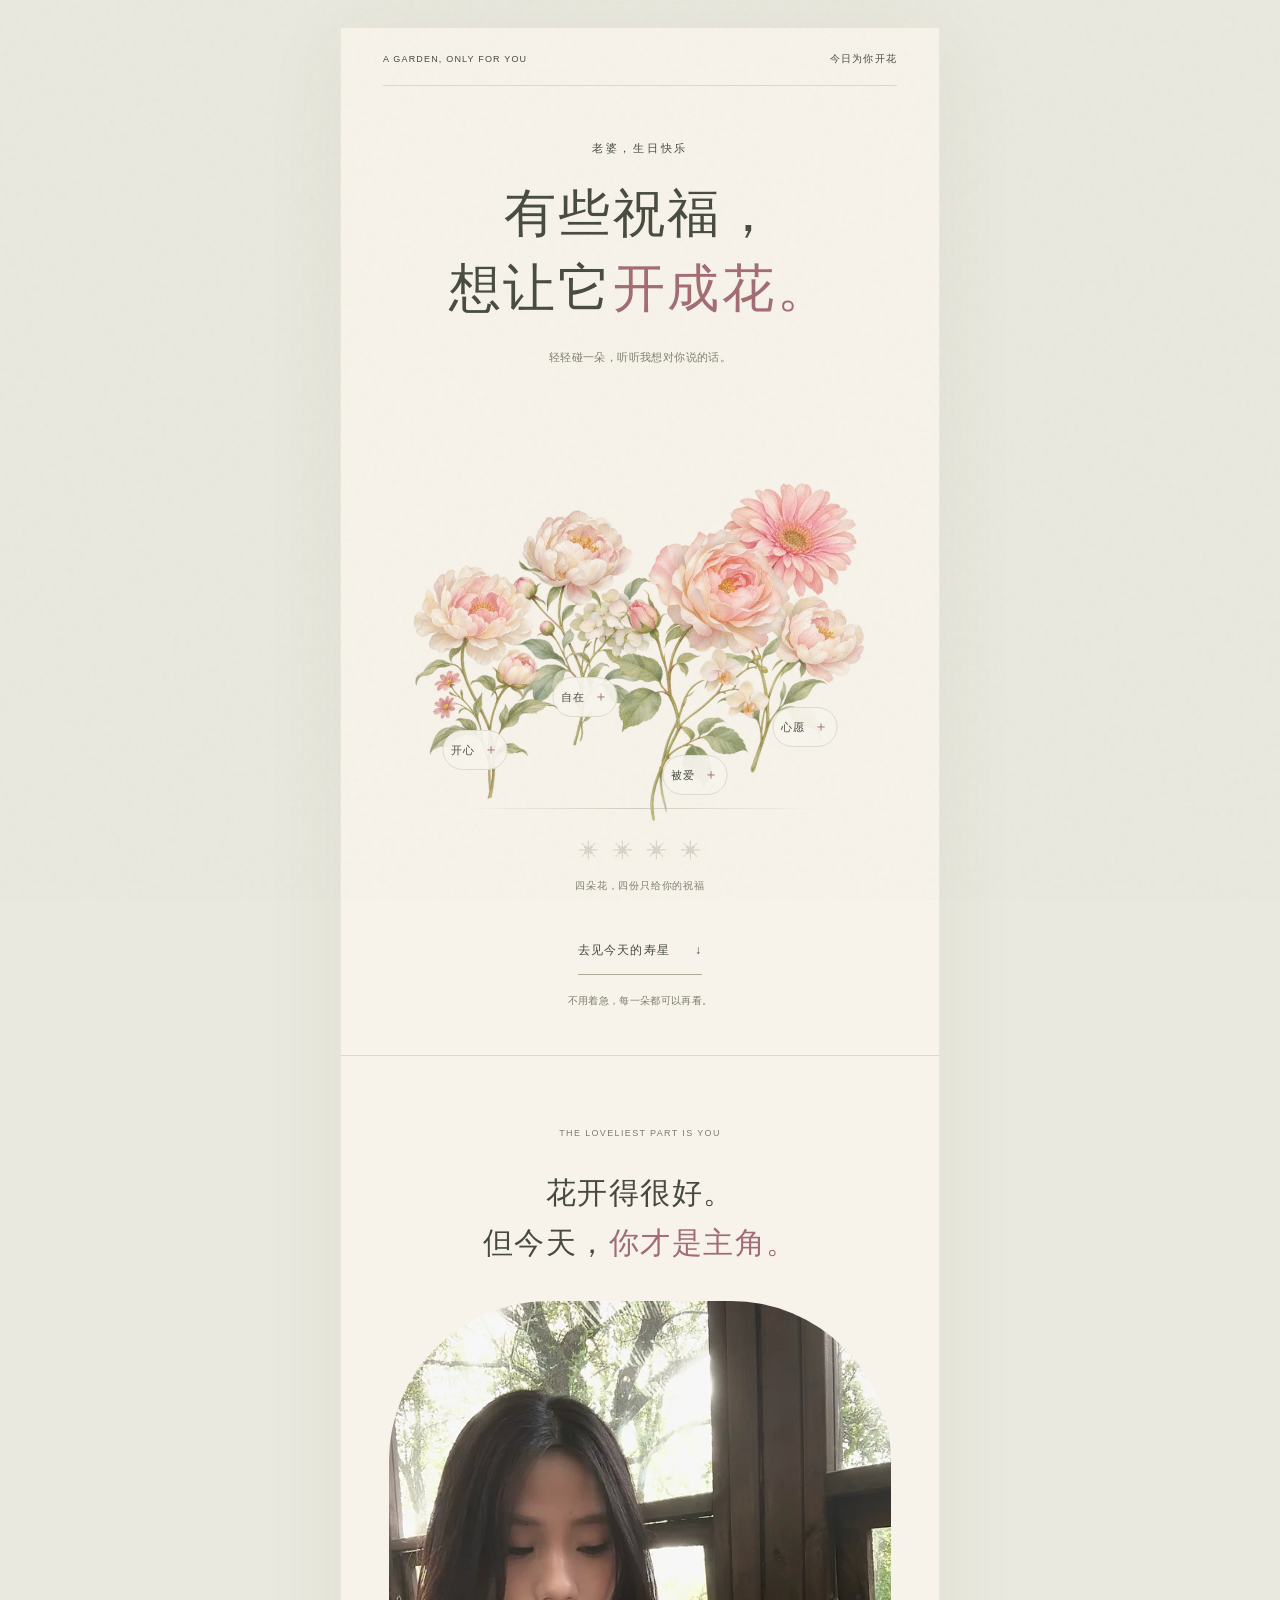
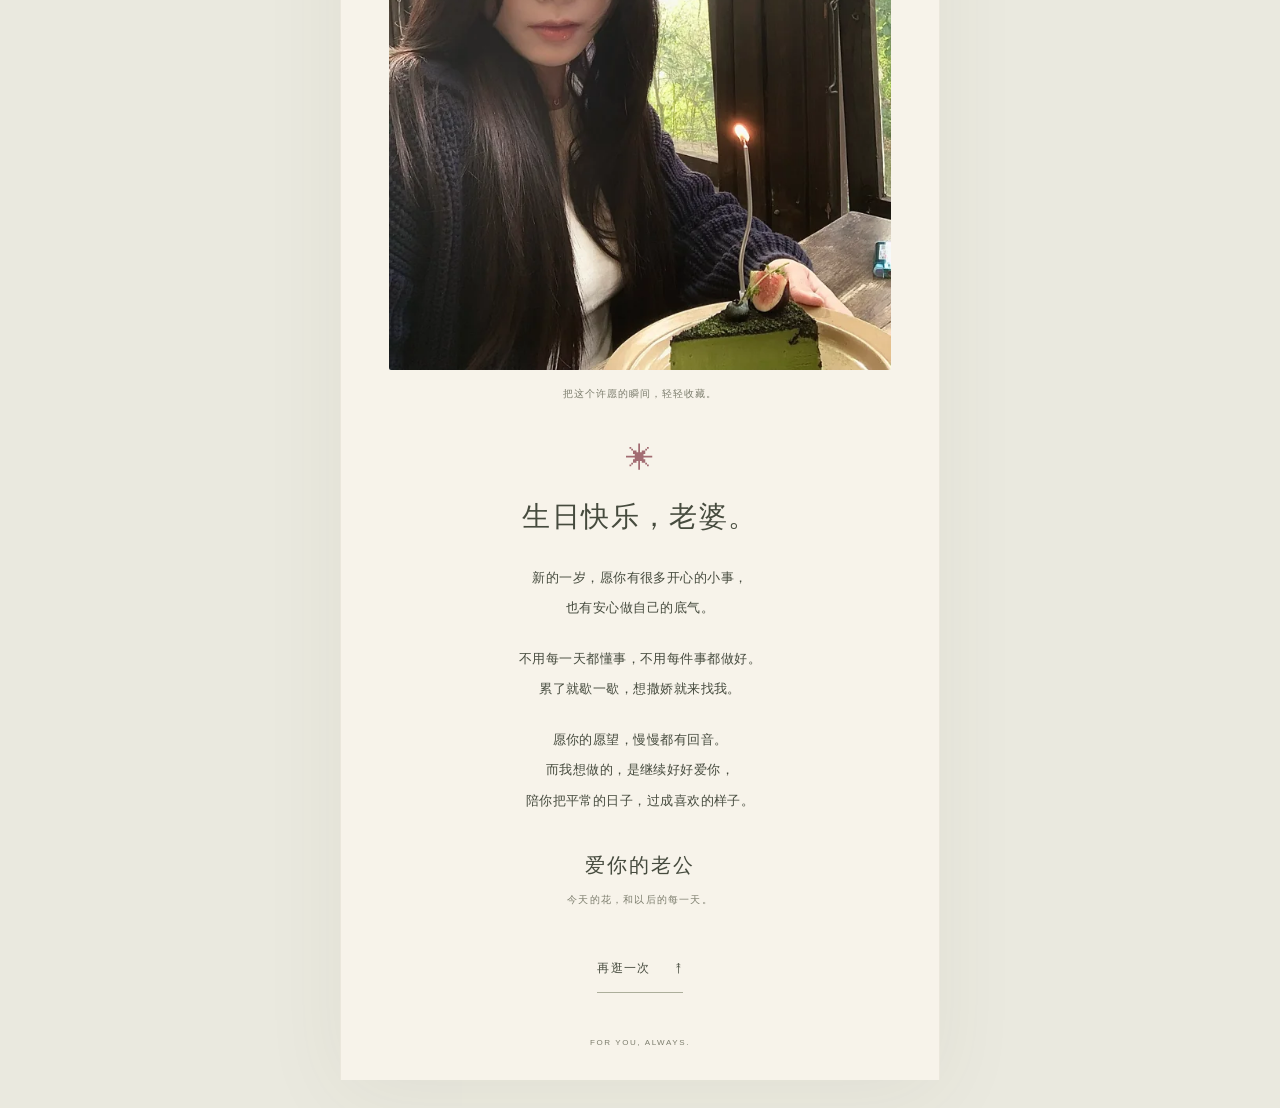
==== garden/index.html @ a62cc54a "Refresh the loved note with a warm everyday birthday message" ====
<!doctype html><html lang="zh-CN"><head><meta charset="utf-8"><meta name="viewport" content="width=device-width, initial-scale=1, viewport-fit=cover"><meta name="robots" content="noindex,nofollow,noarchive"><meta name="theme-color" content="#f7f3ea"><meta name="description" content="一束花，一封信，和只属于你的生日祝福。"><title>生日快乐，老婆 · 花开给你</title><link rel="icon" href="../assets/botanical-1.svg" type="image/svg+xml"><link rel="stylesheet" href="../style.css?v=garden-watercolor-3"><script src="../app.js?v=love-note-2" defer></script></head><body data-page="garden"><main><section class="garden-cover" id="top"><div class="topline"><span>A GARDEN, ONLY FOR YOU</span><span>今日为你开花</span></div><div class="garden-heading"><span class="eyebrow">老婆，生日快乐</span><h1>有些祝福，<br>想让它<em>开成花。</em></h1><p>轻轻碰一朵，听听我想对你说的话。</p></div><div class="garden-plants" aria-label="四朵藏着祝福的花"><button class="plant plant-1" data-flower="0" aria-label="打开开心的祝福" aria-haspopup="dialog"><img src="../assets/garden-sprig-1.webp" width="480" height="840" alt=""><span>开心<b aria-hidden="true">＋</b></span></button><button class="plant plant-2" data-flower="1" aria-label="打开自在的祝福" aria-haspopup="dialog"><img src="../assets/garden-sprig-2.webp" width="480" height="840" alt=""><span>自在<b aria-hidden="true">＋</b></span></button><button class="plant plant-3" data-flower="2" aria-label="打开被爱的祝福" aria-haspopup="dialog"><img src="../assets/garden-sprig-3.webp" width="480" height="840" alt=""><span>被爱<b aria-hidden="true">＋</b></span></button><button class="plant plant-4" data-flower="3" aria-label="打开心愿的祝福" aria-haspopup="dialog"><img src="../assets/garden-sprig-4.webp" width="480" height="840" alt=""><span>心愿<b aria-hidden="true">＋</b></span></button><div class="garden-soil"></div></div><div class="garden-progress"><div class="progress-flowers" aria-hidden="true"><span>✳</span><span>✳</span><span>✳</span><span>✳</span></div><p id="progress" role="status" aria-live="polite">四朵花，四份只给你的祝福</p></div><a class="garden-next text-button" href="#birthday">去见今天的寿星 <span aria-hidden="true">↓</span></a><p class="small-note garden-hint">不用着急，每一朵都可以再看。</p></section><section class="ending" id="birthday" aria-labelledby="birthday-title"><div class="section-label">THE LOVELIEST PART IS YOU</div><h2 id="birthday-title">花开得很好。<br>但今天，<em>你才是主角。</em></h2><figure class="portrait"><img src="../assets/portrait-1080.webp" srcset="../assets/portrait-640.webp 640w, ../assets/portrait-1080.webp 1080w" sizes="(max-width: 600px) 90vw, 480px" width="1080" height="1910" loading="lazy" alt="老婆坐在窗边，面前是点着蜡烛的生日蛋糕"><figcaption>把这个许愿的瞬间，轻轻收藏。</figcaption></figure><div class="birthday-message"><span class="little-flower">✳</span><h2>生日快乐，老婆。</h2><p>新的一岁，愿你有很多开心的小事，<br>也有安心做自己的底气。</p><p>不用每一天都懂事，不用每件事都做好。<br>累了就歇一歇，想撒娇就来找我。</p><p>愿你的愿望，慢慢都有回音。<br>而我想做的，是继续好好爱你，<br>陪你把平常的日子，过成喜欢的样子。</p><div class="signature">爱你的老公<span>今天的花，和以后的每一天。</span></div></div><button class="text-button" data-restart>再逛一次 <span aria-hidden="true">↟</span></button><div class="footer-note">FOR YOU, ALWAYS.</div></section></main><dialog id="flower-dialog" aria-labelledby="note-title"><button class="close-note" aria-label="关闭祝福纸笺">×</button><div class="note-photo"><img id="note-image" width="640" height="853" alt=""></div><div class="note-content"><span class="section-label" id="note-number"></span><h2 id="note-title"></h2><p id="note-text"></p><span class="note-sign">送给我最喜欢的你</span><button class="text-button close-note-bottom">把这份祝福收好 <span aria-hidden="true">↗</span></button></div></dialog></body></html>
---- style.css ----
:root{--paper:#f7f3ea;--ink:#464b3e;--muted:#7c7d6d;--pink:#a26c72;--line:#dcd8cb;--serif:'Songti SC','STSong','Noto Serif CJK SC',serif;--sans:-apple-system,BlinkMacSystemFont,'PingFang SC','Microsoft YaHei',sans-serif}*{box-sizing:border-box}html{scroll-behavior:smooth;scroll-padding-top:30px}body{margin:0;background:var(--paper);color:var(--ink);font-family:var(--sans);-webkit-font-smoothing:antialiased}body:before{content:'';position:fixed;inset:0;pointer-events:none;z-index:20;opacity:.20;background-image:url("data:image/svg+xml,%3Csvg viewBox='0 0 180 180' xmlns='http://www.w3.org/2000/svg'%3E%3Cfilter id='n'%3E%3CfeTurbulence type='fractalNoise' baseFrequency='.85' numOctaves='3' stitchTiles='stitch'/%3E%3C/filter%3E%3Cpath fill='%23807764' opacity='.20' filter='url(%23n)' d='M0 0h180v180H0z'/%3E%3C/svg%3E")}button,a{-webkit-tap-highlight-color:transparent}button{font:inherit;color:inherit;cursor:pointer}button:focus-visible,a:focus-visible{outline:2px solid var(--pink);outline-offset:6px}a{color:inherit;text-decoration:none}img{max-width:100%;display:block;height:auto}main{max-width:600px;margin:auto;border-inline:1px solid rgba(130,125,100,.1)}h1,h2,p,figure{margin:0}h1,h2{font-family:var(--serif);font-weight:400;letter-spacing:.05em}h1{font-size:clamp(40px,10.6vw,60px);line-height:1.45}h2{font-size:32px;line-height:1.55}em{font-weight:400;font-style:normal;color:var(--pink)}p{font-size:14px;line-height:2.2;letter-spacing:.035em}button{border:0}.topline{display:flex;justify-content:space-between;align-items:center;font-size:9px;letter-spacing:.13em;padding-bottom:19px;border-bottom:1px solid var(--line);gap:10px}.topline span:last-child{font-size:10px;letter-spacing:.12em}.eyebrow{display:block;font-size:11px;letter-spacing:.25em;margin-bottom:20px}.letter-cover{min-height:100svh;padding:calc(24px + env(safe-area-inset-top)) 26px 25px;display:flex;flex-direction:column;overflow:hidden}.cover-heading{margin-top:44px;position:relative;z-index:1}.cover-heading p{font-size:12px;color:var(--muted);margin-top:16px;letter-spacing:.04em}.envelope{position:relative;background:transparent;width:100%;height:290px;margin:34px auto 14px;max-width:390px;flex-shrink:0;isolation:isolate;perspective:700px}.envelope-paper{position:absolute;left:7%;width:86%;top:0;height:200px;background:#fffdf5;box-shadow:0 0 25px #65523e0a;transform:rotate(-5deg);text-align:left;padding:25px 20px;transition:transform .75s}.envelope-paper>span{font:italic 12px Georgia,serif;color:var(--pink)}.envelope-paper strong{display:block;margin-top:13px;font:19px var(--serif);letter-spacing:.12em}.envelope-paper img{position:absolute;right:13px;top:14px;width:90px;height:158px;transform:rotate(18deg)}.envelope-pocket{position:absolute;inset:87px 0 23px;background:#e6e3d5;box-shadow:0 14px 28px #695c4010;z-index:2}.envelope-pocket:after{content:'';position:absolute;inset:0;background:linear-gradient(28deg,#eeebdf 49.6%,transparent 50%) left/51% 100% no-repeat,linear-gradient(-28deg,#eeebdf 49.6%,transparent 50%) right/51% 100% no-repeat}.envelope-flap{position:absolute;inset:87px 0 auto;height:110px;clip-path:polygon(0 0,100% 0,50% 100%);background:#dddccc;z-index:3;transform-origin:top;transition:transform .7s}.seal{position:absolute;z-index:4;top:153px;left:calc(50% - 23px);width:46px;height:46px;display:grid;place-items:center;background:#b78285;border-radius:50%;color:#f8e3de;font-size:28px;box-shadow:inset 0 0 0 3px #c09292}.open-label{position:absolute;bottom:0;left:0;right:0;z-index:4;font-size:12px;letter-spacing:.14em}.open-label>span{margin-left:10px}.envelope:hover .envelope-paper{transform:translateY(-9px) rotate(-5deg)}.envelope.is-open .envelope-flap{transform:rotateX(175deg);z-index:0}.envelope.is-open .envelope-paper{transform:translateY(-55px) rotate(-3deg)}.cover-bottom{display:flex;justify-content:space-between;font-size:9px;color:var(--muted);letter-spacing:.10em;margin-top:auto;padding-top:26px}.chapter{padding:70px 28px}.section-label{font-size:9px;letter-spacing:.15em;color:var(--muted);margin-bottom:27px;line-height:1.7}.intro{color:var(--muted);margin-top:22px}.flower-photo{margin:34px 0 0}.flower-photo img{width:100%;aspect-ratio:4/5;object-fit:cover;object-position:50% 38%;border-radius:50% 50% 2px 2px}.flower-photo figcaption{font-size:10px;letter-spacing:.09em;color:var(--muted);margin-top:16px;text-align:center}.paired-photos{display:flex;align-items:flex-start;gap:22px;margin-top:45px}.paired-photos img{width:calc(50% - 11px);aspect-ratio:4/5;object-fit:cover}.paired-photos img:last-child{margin-top:46px}.words-chapter{background:#efeee4;position:relative;overflow:hidden}.letter-copy{margin-top:30px;position:relative;z-index:1}.letter-copy p{font-size:14px;line-height:2.35;margin-bottom:22px}.margin-flower{position:absolute;right:-46px;bottom:-55px;width:180px;opacity:.32;transform:rotate(-20deg);pointer-events:none}.wish-layout{position:relative;margin-top:35px;padding-bottom:50px}.wish-layout>img{width:73%;aspect-ratio:3/4;object-fit:cover}.wish-note{position:absolute;bottom:15px;right:-4px;padding:22px;background:#f8f5ee;transform:rotate(4deg);box-shadow:0 5px 17px #5e543009}.wish-note>span{font-size:10px;letter-spacing:.2em}.wish-note h2{font-size:26px;margin-top:10px}.wish-chapter>p{margin-top:30px}.quiet-line{height:45px;width:1px;background:var(--line);margin-top:32px}.small-note{font-size:11px;color:var(--muted);line-height:2}.text-button{display:inline-flex;justify-content:center;align-items:center;gap:25px;padding:15px 0;background:none;font-size:12px;letter-spacing:.1em;border-bottom:1px solid #acae9b;min-height:48px}.wish-chapter .text-button{margin-top:25px}.ending{padding:70px 26px 25px;border-top:1px solid var(--line);text-align:center;scroll-margin-top:0}.ending>h2{font-size:30px;line-height:1.65}.portrait{margin-top:34px;position:relative}.portrait img{width:100%;height:auto;aspect-ratio:auto;border-radius:160px 160px 2px 2px}.portrait figcaption{font-size:10px;letter-spacing:.1em;color:var(--muted);margin-top:17px}.birthday-message{padding-top:42px}.little-flower{color:var(--pink);font-size:28px;display:block;margin-bottom:20px}.birthday-message h2{font-size:28px;margin-bottom:24px}.birthday-message p{font-size:13px;line-height:2.35;margin-top:20px}.signature{margin-top:35px;font:20px var(--serif);letter-spacing:.1em}.signature span{font:10px var(--sans);letter-spacing:.12em;display:block;color:var(--muted);margin-top:14px}.ending>.text-button{margin-top:38px}.footer-note{font-size:8px;letter-spacing:.2em;color:var(--muted);margin:45px 0 calc(8px + env(safe-area-inset-bottom))}.garden-cover{padding:calc(24px + env(safe-area-inset-top)) 24px 44px;position:relative;overflow:hidden}.garden-heading{margin-top:42px;text-align:center}.garden-heading h1{font-size:clamp(36px,9.5vw,52px)}.garden-heading p{font-size:11px;color:var(--muted);margin-top:18px}.garden-plants{position:relative;height:370px;margin:16px -16px 0}.plant{position:absolute;padding:0;background:none;width:43%;transform-origin:bottom;transition:transform .45s;z-index:1}.plant img{width:100%;pointer-events:none}.plant>span{position:absolute;bottom:12%;left:50%;transform:translateX(-50%);background:#f9f6eeeb;border:1px solid #dedccc;border-radius:30px;white-space:nowrap;font-size:11px;letter-spacing:.08em;min-width:65px;min-height:40px;display:flex;gap:10px;align-items:center;justify-content:center}.plant b{font-size:14px;font-weight:400;color:var(--pink)}.plant-1{left:0;bottom:35px;transform:rotate(-13deg);z-index:2}.plant-2{left:22%;bottom:88px;transform:rotate(-5deg)}.plant-3{right:15%;bottom:10px;transform:rotate(8deg);z-index:3}.plant-4{right:-1%;bottom:58px;transform:rotate(17deg)}.plant:hover{filter:brightness(1.025)}.plant:focus-visible{outline-offset:-10px}.plant.read>span{border-color:#9da68e}.garden-soil{position:absolute;bottom:26px;left:10%;right:10%;height:1px;background:linear-gradient(90deg,transparent,#9b9d8570,transparent)}.garden-progress{text-align:center;margin-top:5px}.progress-flowers{display:flex;gap:14px;justify-content:center;color:#d8d4c7}.progress-flowers span{font-size:20px;transition:color .4s}.progress-flowers .read{color:var(--pink)}.garden-progress p{font-size:10px;color:var(--muted);margin-top:12px;letter-spacing:.08em}.garden-next{display:flex;width:max-content;max-width:100%;margin:24px auto 0}.garden-hint{text-align:center;margin-top:16px;font-size:10px}dialog{border:1px solid #e8e1d4;background:#fbf8f0;color:var(--ink);padding:0;width:calc(100% - 40px);max-width:390px;max-height:85svh;overflow-y:auto;box-shadow:0 20px 100px #292a2633;overscroll-behavior:contain}dialog[open]{animation:note-in .35s ease-out}dialog::backdrop{background:#373e3466;backdrop-filter:blur(5px)}.close-note{position:absolute;right:12px;top:12px;z-index:2;width:44px;height:44px;border-radius:50%;background:#faf7eef0;font-size:26px;font-weight:200}.note-photo{height:220px;overflow:hidden}.note-photo img{width:100%;height:100%;object-fit:cover;object-position:50% 45%}.note-content{padding:25px 28px 30px}.note-content .section-label{font-size:8px;margin-bottom:12px}.note-content h2{font-size:27px;margin-bottom:15px}.note-content p{font-size:13px;white-space:pre-line;line-height:2.1}.note-sign{display:block;font:italic 13px var(--serif);color:var(--pink);margin-top:24px}.close-note-bottom{margin-top:16px;font-size:11px}.noscript-note{padding:20px;text-align:center}.scroll-locked{overflow:hidden}.section-enter{animation:note-in .8s ease-out}@keyframes note-in{from{opacity:0;transform:translateY(14px)}to{opacity:1;transform:translateY(0)}}@media(min-width:600px){body{padding:28px 0;background:#eae9df}main{background:var(--paper);box-shadow:0 12px 80px #4f4c2910}.letter-cover{min-height:850px;padding-inline:44px}.cover-heading{margin-top:55px}.envelope{margin-top:48px}.chapter{padding:85px 52px}.ending{padding-inline:48px}.garden-cover{padding-inline:42px}.garden-plants{height:450px;max-width:440px;margin-inline:auto}.plant{width:43%}.garden-heading{margin-top:55px}.garden-cover{min-height:960px}.garden-next{margin-top:30px}}@media(max-width:374px){.letter-cover{padding-inline:23px}.cover-heading{margin-top:35px}.envelope{margin-top:27px;height:265px}.envelope-pocket{inset:75px 0 23px}.envelope-flap{top:75px}.seal{top:140px}.garden-plants{height:330px}.chapter{padding-inline:24px}.birthday-message p{font-size:12px}.ending{padding-inline:23px}.plant>span{min-width:61px;gap:7px}}@media(prefers-reduced-motion:reduce){html{scroll-behavior:auto}*,*:before,*:after{animation:none!important;transition:none!important}}
/* Each flower owns a separate touch column; decorative leaves never intercept adjacent flowers. */
.plant{width:25%;height:285px;transform:none}.plant img{position:absolute;width:170%;max-width:none;left:-35%;bottom:0;height:auto;pointer-events:none}.plant>span{bottom:9%}.plant-1{left:0;right:auto}.plant-2{left:25%;right:auto}.plant-3{left:50%;right:auto}.plant-4{left:75%;right:auto}.plant-1 img{transform:rotate(-10deg)}.plant-2 img{transform:rotate(-4deg)}.plant-3 img{transform:rotate(7deg)}.plant-4 img{transform:rotate(13deg)}@media(max-width:374px){.plant{height:250px}}@media(min-width:600px){.plant{height:330px}}

/* Floral artwork is displayed whole, rather than cropped like photographs. */
.flower-photo img{aspect-ratio:3/4;object-fit:contain;border-radius:0}.paired-photos img{aspect-ratio:3/4;object-fit:contain}.wish-layout>img{object-fit:contain}.note-photo{height:240px;background:#f8f1e4}.note-photo img{object-fit:contain;object-position:center}

/* Hide scrollbar chrome while keeping touch, wheel and keyboard scrolling. */
html,body,dialog{scrollbar-width:none;-ms-overflow-style:none}
html::-webkit-scrollbar,body::-webkit-scrollbar,dialog::-webkit-scrollbar{display:none;width:0;height:0}
/* Give detailed watercolor heads room inside the phone edges. */
.garden-plants{margin-left:0;margin-right:0}.plant img{width:155%;left:-27.5%}.plant-1 img{left:-16%;transform:rotate(-7deg)}.plant-4 img{left:-45%;transform:rotate(7deg)}@media(min-width:600px){.garden-plants{margin-left:auto;margin-right:auto}}
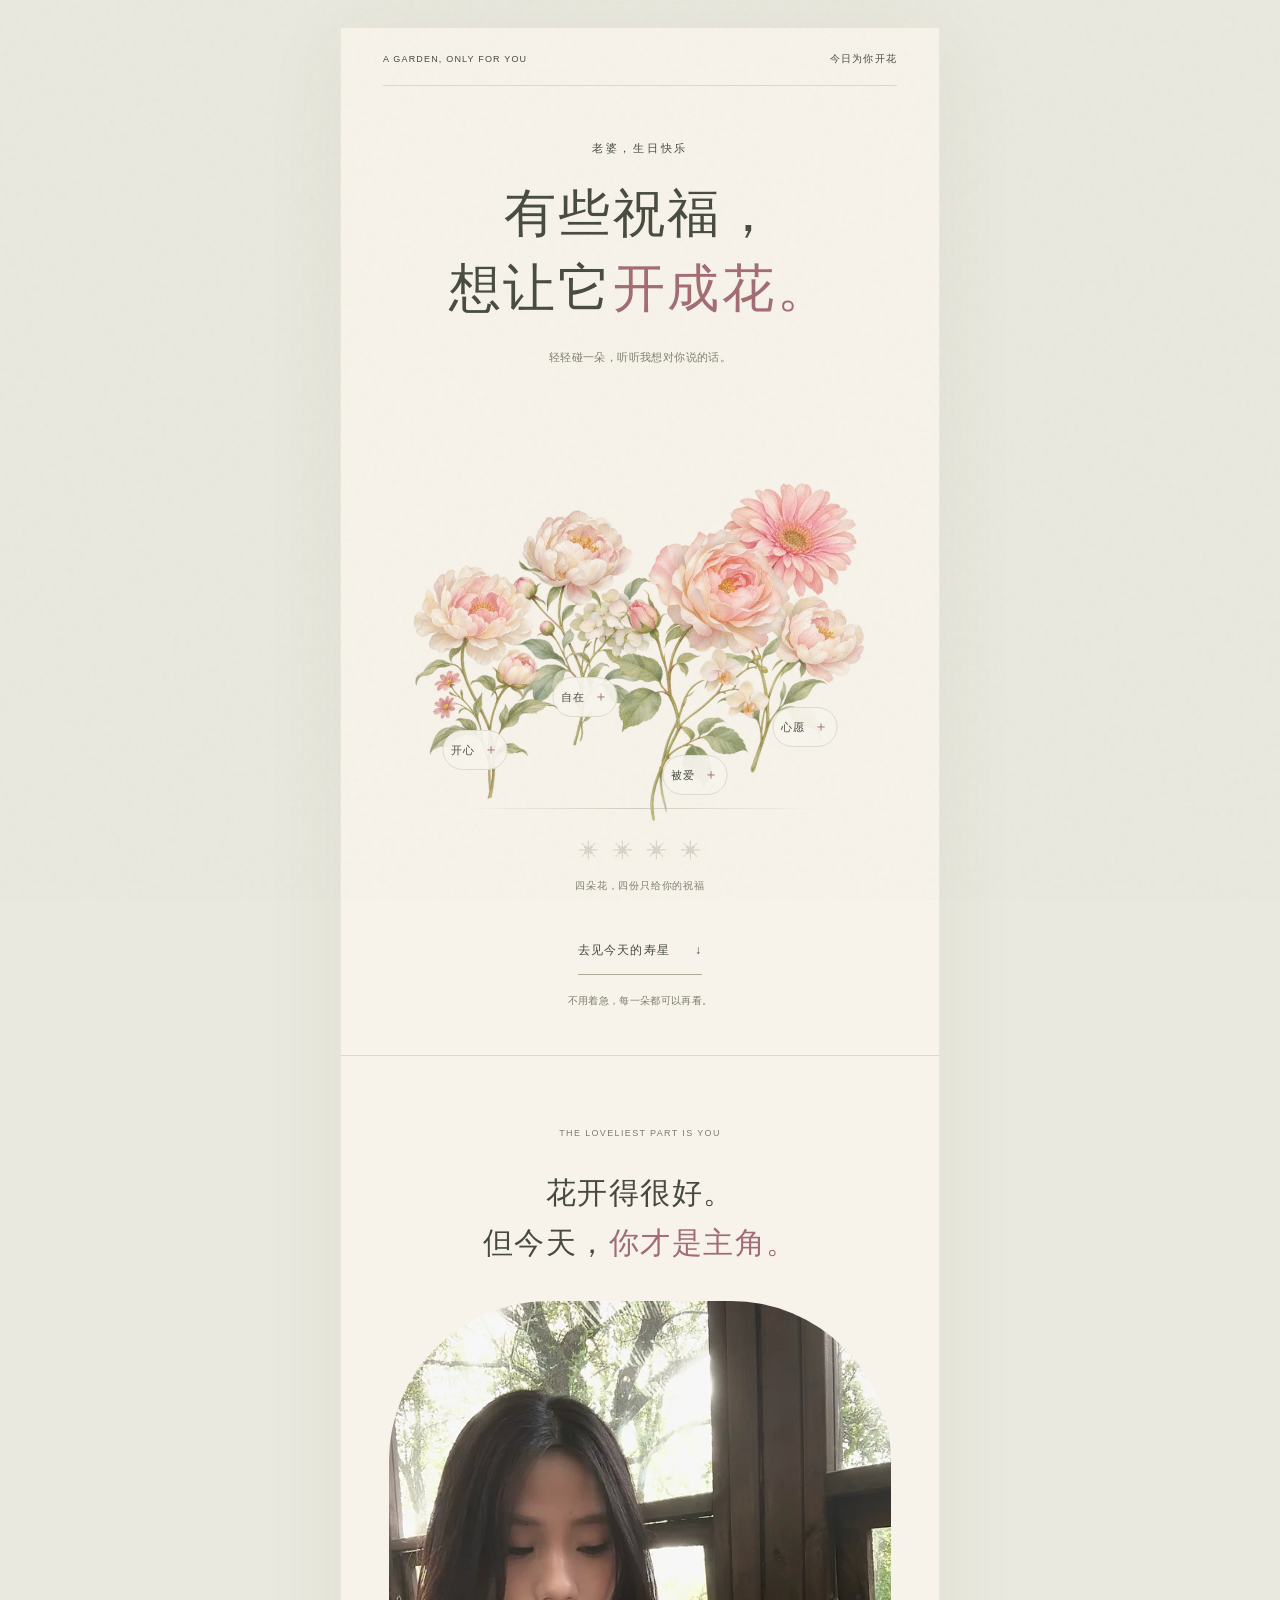
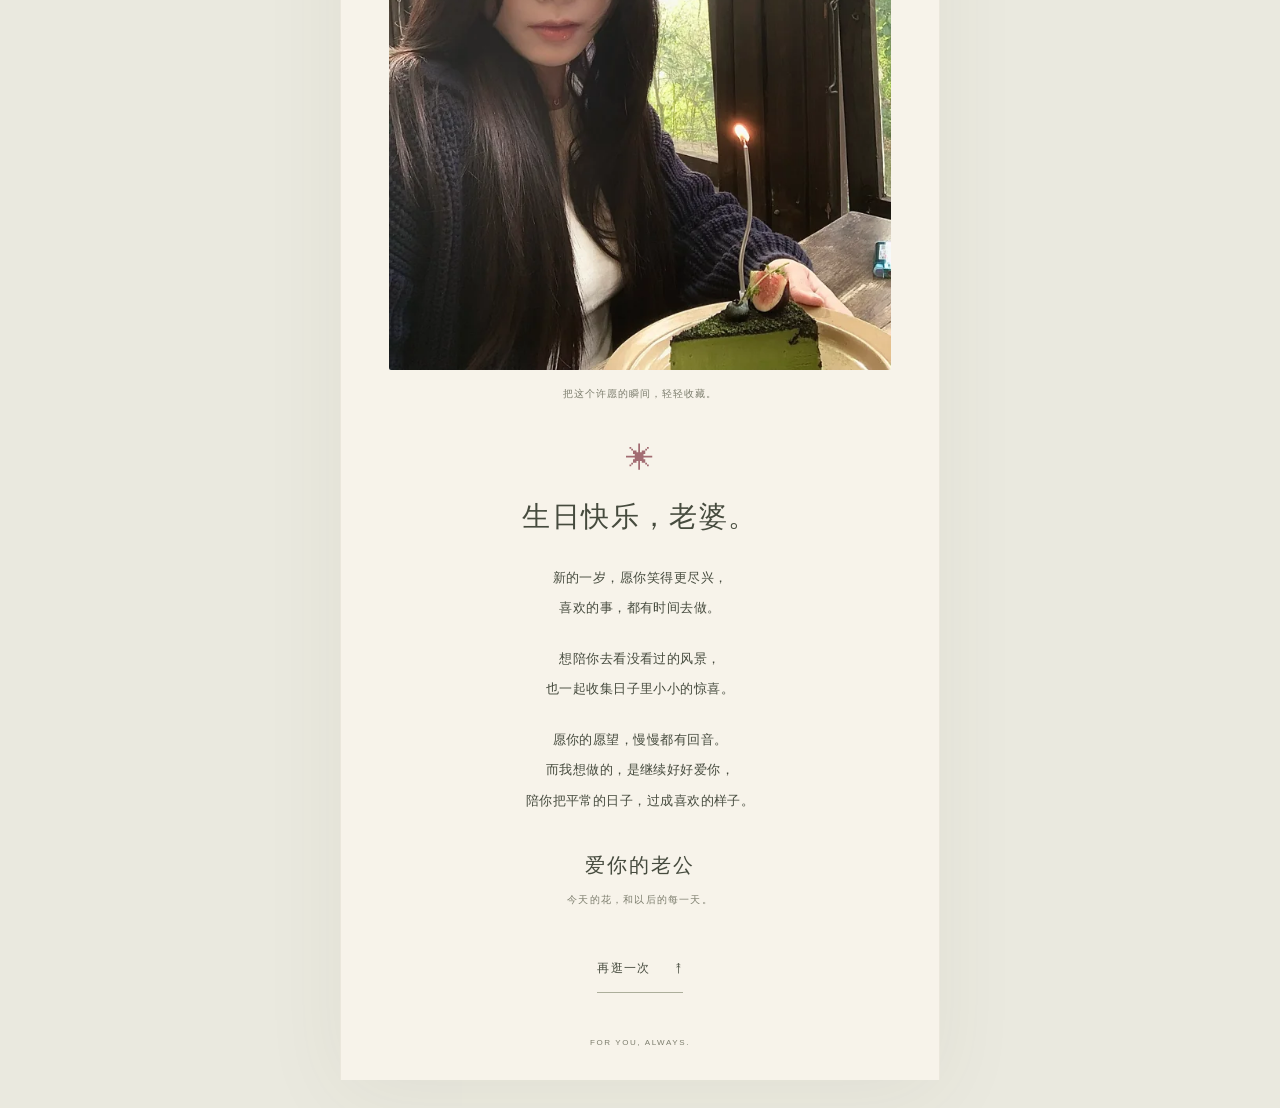
==== commit 84a54ca6: "Refresh the closing birthday wishes with joyful everyday plans" ====
--- a/garden/index.html
+++ b/garden/index.html
@@ -1 +1 @@
-<!doctype html><html lang="zh-CN"><head><meta charset="utf-8"><meta name="viewport" content="width=device-width, initial-scale=1, viewport-fit=cover"><meta name="robots" content="noindex,nofollow,noarchive"><meta name="theme-color" content="#f7f3ea"><meta name="description" content="一束花，一封信，和只属于你的生日祝福。"><title>生日快乐，老婆 · 花开给你</title><link rel="icon" href="../assets/botanical-1.svg" type="image/svg+xml"><link rel="stylesheet" href="../style.css?v=garden-watercolor-3"><script src="../app.js?v=love-note-2" defer></script></head><body data-page="garden"><main><section class="garden-cover" id="top"><div class="topline"><span>A GARDEN, ONLY FOR YOU</span><span>今日为你开花</span></div><div class="garden-heading"><span class="eyebrow">老婆，生日快乐</span><h1>有些祝福，<br>想让它<em>开成花。</em></h1><p>轻轻碰一朵，听听我想对你说的话。</p></div><div class="garden-plants" aria-label="四朵藏着祝福的花"><button class="plant plant-1" data-flower="0" aria-label="打开开心的祝福" aria-haspopup="dialog"><img src="../assets/garden-sprig-1.webp" width="480" height="840" alt=""><span>开心<b aria-hidden="true">＋</b></span></button><button class="plant plant-2" data-flower="1" aria-label="打开自在的祝福" aria-haspopup="dialog"><img src="../assets/garden-sprig-2.webp" width="480" height="840" alt=""><span>自在<b aria-hidden="true">＋</b></span></button><button class="plant plant-3" data-flower="2" aria-label="打开被爱的祝福" aria-haspopup="dialog"><img src="../assets/garden-sprig-3.webp" width="480" height="840" alt=""><span>被爱<b aria-hidden="true">＋</b></span></button><button class="plant plant-4" data-flower="3" aria-label="打开心愿的祝福" aria-haspopup="dialog"><img src="../assets/garden-sprig-4.webp" width="480" height="840" alt=""><span>心愿<b aria-hidden="true">＋</b></span></button><div class="garden-soil"></div></div><div class="garden-progress"><div class="progress-flowers" aria-hidden="true"><span>✳</span><span>✳</span><span>✳</span><span>✳</span></div><p id="progress" role="status" aria-live="polite">四朵花，四份只给你的祝福</p></div><a class="garden-next text-button" href="#birthday">去见今天的寿星 <span aria-hidden="true">↓</span></a><p class="small-note garden-hint">不用着急，每一朵都可以再看。</p></section><section class="ending" id="birthday" aria-labelledby="birthday-title"><div class="section-label">THE LOVELIEST PART IS YOU</div><h2 id="birthday-title">花开得很好。<br>但今天，<em>你才是主角。</em></h2><figure class="portrait"><img src="../assets/portrait-1080.webp" srcset="../assets/portrait-640.webp 640w, ../assets/portrait-1080.webp 1080w" sizes="(max-width: 600px) 90vw, 480px" width="1080" height="1910" loading="lazy" alt="老婆坐在窗边，面前是点着蜡烛的生日蛋糕"><figcaption>把这个许愿的瞬间，轻轻收藏。</figcaption></figure><div class="birthday-message"><span class="little-flower">✳</span><h2>生日快乐，老婆。</h2><p>新的一岁，愿你有很多开心的小事，<br>也有安心做自己的底气。</p><p>不用每一天都懂事，不用每件事都做好。<br>累了就歇一歇，想撒娇就来找我。</p><p>愿你的愿望，慢慢都有回音。<br>而我想做的，是继续好好爱你，<br>陪你把平常的日子，过成喜欢的样子。</p><div class="signature">爱你的老公<span>今天的花，和以后的每一天。</span></div></div><button class="text-button" data-restart>再逛一次 <span aria-hidden="true">↟</span></button><div class="footer-note">FOR YOU, ALWAYS.</div></section></main><dialog id="flower-dialog" aria-labelledby="note-title"><button class="close-note" aria-label="关闭祝福纸笺">×</button><div class="note-photo"><img id="note-image" width="640" height="853" alt=""></div><div class="note-content"><span class="section-label" id="note-number"></span><h2 id="note-title"></h2><p id="note-text"></p><span class="note-sign">送给我最喜欢的你</span><button class="text-button close-note-bottom">把这份祝福收好 <span aria-hidden="true">↗</span></button></div></dialog></body></html>+<!doctype html><html lang="zh-CN"><head><meta charset="utf-8"><meta name="viewport" content="width=device-width, initial-scale=1, viewport-fit=cover"><meta name="robots" content="noindex,nofollow,noarchive"><meta name="theme-color" content="#f7f3ea"><meta name="description" content="一束花，一封信，和只属于你的生日祝福。"><title>生日快乐，老婆 · 花开给你</title><link rel="icon" href="../assets/botanical-1.svg" type="image/svg+xml"><link rel="stylesheet" href="../style.css?v=garden-watercolor-3"><script src="../app.js?v=love-note-2" defer></script></head><body data-page="garden"><main><section class="garden-cover" id="top"><div class="topline"><span>A GARDEN, ONLY FOR YOU</span><span>今日为你开花</span></div><div class="garden-heading"><span class="eyebrow">老婆，生日快乐</span><h1>有些祝福，<br>想让它<em>开成花。</em></h1><p>轻轻碰一朵，听听我想对你说的话。</p></div><div class="garden-plants" aria-label="四朵藏着祝福的花"><button class="plant plant-1" data-flower="0" aria-label="打开开心的祝福" aria-haspopup="dialog"><img src="../assets/garden-sprig-1.webp" width="480" height="840" alt=""><span>开心<b aria-hidden="true">＋</b></span></button><button class="plant plant-2" data-flower="1" aria-label="打开自在的祝福" aria-haspopup="dialog"><img src="../assets/garden-sprig-2.webp" width="480" height="840" alt=""><span>自在<b aria-hidden="true">＋</b></span></button><button class="plant plant-3" data-flower="2" aria-label="打开被爱的祝福" aria-haspopup="dialog"><img src="../assets/garden-sprig-3.webp" width="480" height="840" alt=""><span>被爱<b aria-hidden="true">＋</b></span></button><button class="plant plant-4" data-flower="3" aria-label="打开心愿的祝福" aria-haspopup="dialog"><img src="../assets/garden-sprig-4.webp" width="480" height="840" alt=""><span>心愿<b aria-hidden="true">＋</b></span></button><div class="garden-soil"></div></div><div class="garden-progress"><div class="progress-flowers" aria-hidden="true"><span>✳</span><span>✳</span><span>✳</span><span>✳</span></div><p id="progress" role="status" aria-live="polite">四朵花，四份只给你的祝福</p></div><a class="garden-next text-button" href="#birthday">去见今天的寿星 <span aria-hidden="true">↓</span></a><p class="small-note garden-hint">不用着急，每一朵都可以再看。</p></section><section class="ending" id="birthday" aria-labelledby="birthday-title"><div class="section-label">THE LOVELIEST PART IS YOU</div><h2 id="birthday-title">花开得很好。<br>但今天，<em>你才是主角。</em></h2><figure class="portrait"><img src="../assets/portrait-1080.webp" srcset="../assets/portrait-640.webp 640w, ../assets/portrait-1080.webp 1080w" sizes="(max-width: 600px) 90vw, 480px" width="1080" height="1910" loading="lazy" alt="老婆坐在窗边，面前是点着蜡烛的生日蛋糕"><figcaption>把这个许愿的瞬间，轻轻收藏。</figcaption></figure><div class="birthday-message"><span class="little-flower">✳</span><h2>生日快乐，老婆。</h2><p>新的一岁，愿你笑得更尽兴，<br>喜欢的事，都有时间去做。</p><p>想陪你去看没看过的风景，<br>也一起收集日子里小小的惊喜。</p><p>愿你的愿望，慢慢都有回音。<br>而我想做的，是继续好好爱你，<br>陪你把平常的日子，过成喜欢的样子。</p><div class="signature">爱你的老公<span>今天的花，和以后的每一天。</span></div></div><button class="text-button" data-restart>再逛一次 <span aria-hidden="true">↟</span></button><div class="footer-note">FOR YOU, ALWAYS.</div></section></main><dialog id="flower-dialog" aria-labelledby="note-title"><button class="close-note" aria-label="关闭祝福纸笺">×</button><div class="note-photo"><img id="note-image" width="640" height="853" alt=""></div><div class="note-content"><span class="section-label" id="note-number"></span><h2 id="note-title"></h2><p id="note-text"></p><span class="note-sign">送给我最喜欢的你</span><button class="text-button close-note-bottom">把这份祝福收好 <span aria-hidden="true">↗</span></button></div></dialog></body></html>
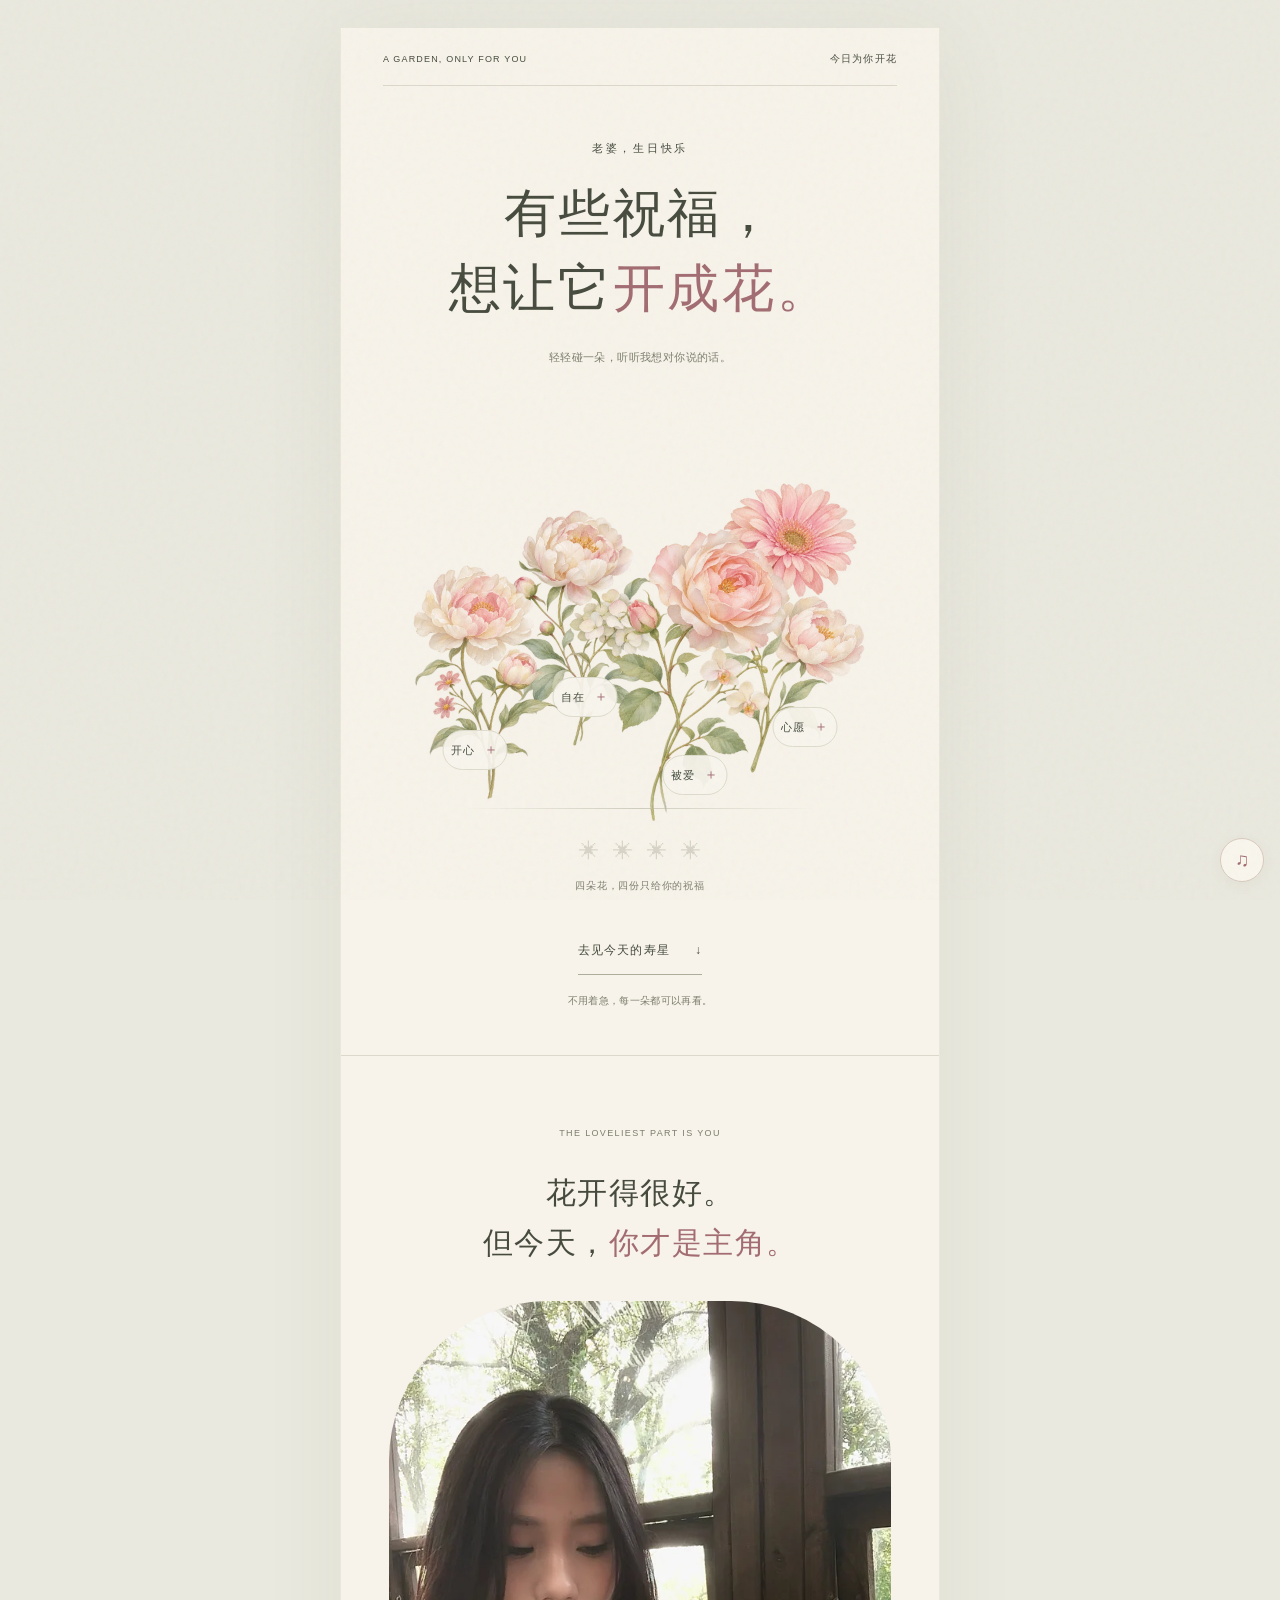
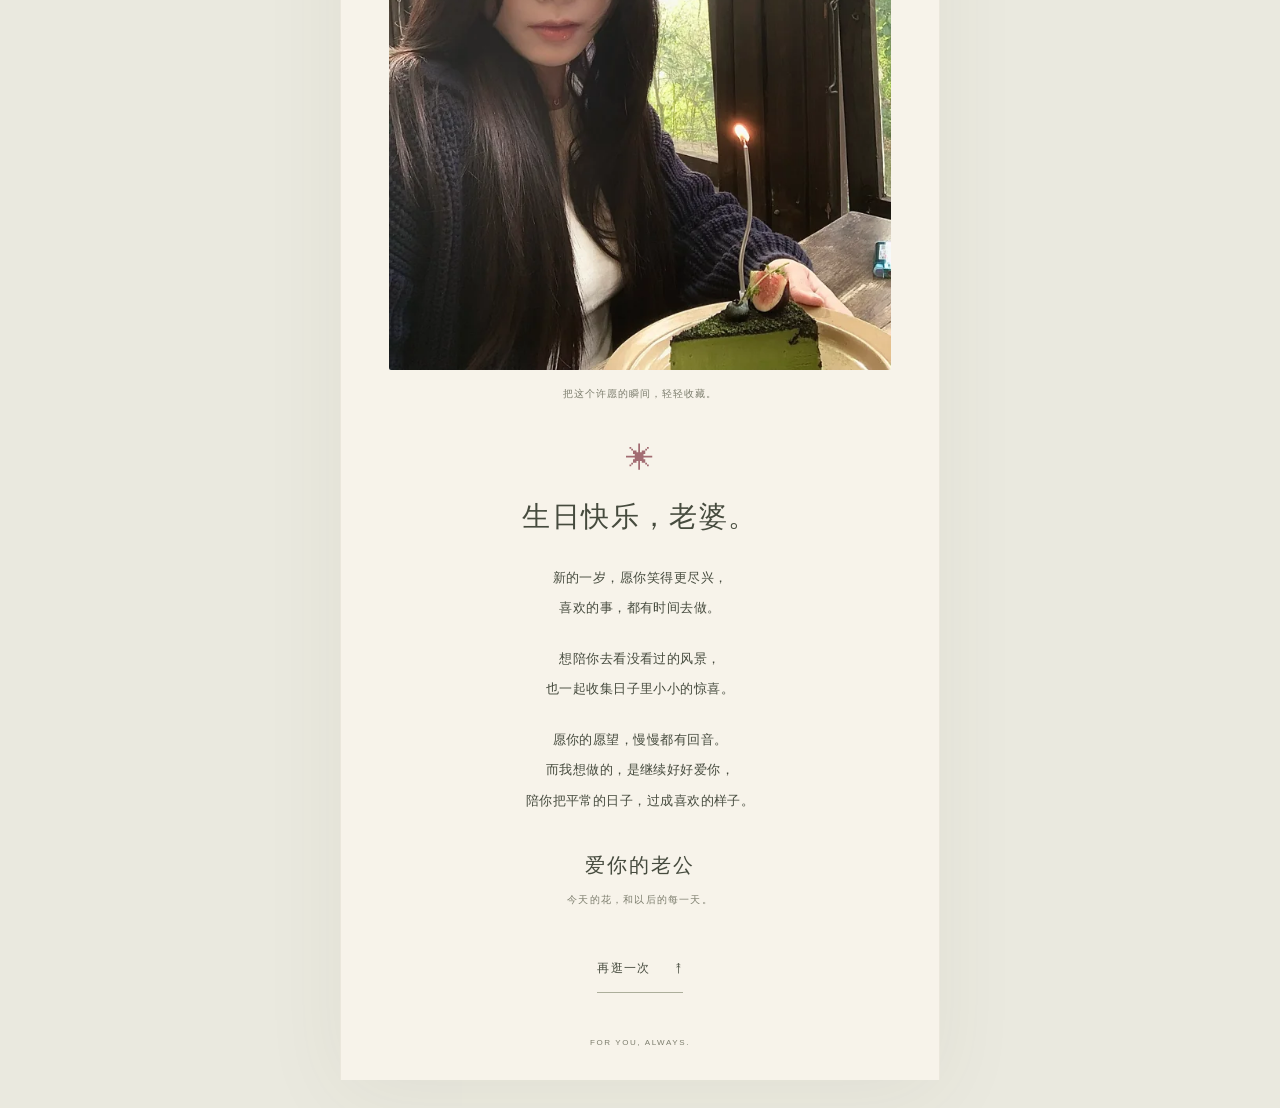
==== commit 17fd79c4: "Add TIAMO autoplay background music with synchronized pause controls" ====
--- a/garden/index.html
+++ b/garden/index.html
@@ -1 +1 @@
-<!doctype html><html lang="zh-CN"><head><meta charset="utf-8"><meta name="viewport" content="width=device-width, initial-scale=1, viewport-fit=cover"><meta name="robots" content="noindex,nofollow,noarchive"><meta name="theme-color" content="#f7f3ea"><meta name="description" content="一束花，一封信，和只属于你的生日祝福。"><title>生日快乐，老婆 · 花开给你</title><link rel="icon" href="../assets/botanical-1.svg" type="image/svg+xml"><link rel="stylesheet" href="../style.css?v=garden-watercolor-3"><script src="../app.js?v=love-note-2" defer></script></head><body data-page="garden"><main><section class="garden-cover" id="top"><div class="topline"><span>A GARDEN, ONLY FOR YOU</span><span>今日为你开花</span></div><div class="garden-heading"><span class="eyebrow">老婆，生日快乐</span><h1>有些祝福，<br>想让它<em>开成花。</em></h1><p>轻轻碰一朵，听听我想对你说的话。</p></div><div class="garden-plants" aria-label="四朵藏着祝福的花"><button class="plant plant-1" data-flower="0" aria-label="打开开心的祝福" aria-haspopup="dialog"><img src="../assets/garden-sprig-1.webp" width="480" height="840" alt=""><span>开心<b aria-hidden="true">＋</b></span></button><button class="plant plant-2" data-flower="1" aria-label="打开自在的祝福" aria-haspopup="dialog"><img src="../assets/garden-sprig-2.webp" width="480" height="840" alt=""><span>自在<b aria-hidden="true">＋</b></span></button><button class="plant plant-3" data-flower="2" aria-label="打开被爱的祝福" aria-haspopup="dialog"><img src="../assets/garden-sprig-3.webp" width="480" height="840" alt=""><span>被爱<b aria-hidden="true">＋</b></span></button><button class="plant plant-4" data-flower="3" aria-label="打开心愿的祝福" aria-haspopup="dialog"><img src="../assets/garden-sprig-4.webp" width="480" height="840" alt=""><span>心愿<b aria-hidden="true">＋</b></span></button><div class="garden-soil"></div></div><div class="garden-progress"><div class="progress-flowers" aria-hidden="true"><span>✳</span><span>✳</span><span>✳</span><span>✳</span></div><p id="progress" role="status" aria-live="polite">四朵花，四份只给你的祝福</p></div><a class="garden-next text-button" href="#birthday">去见今天的寿星 <span aria-hidden="true">↓</span></a><p class="small-note garden-hint">不用着急，每一朵都可以再看。</p></section><section class="ending" id="birthday" aria-labelledby="birthday-title"><div class="section-label">THE LOVELIEST PART IS YOU</div><h2 id="birthday-title">花开得很好。<br>但今天，<em>你才是主角。</em></h2><figure class="portrait"><img src="../assets/portrait-1080.webp" srcset="../assets/portrait-640.webp 640w, ../assets/portrait-1080.webp 1080w" sizes="(max-width: 600px) 90vw, 480px" width="1080" height="1910" loading="lazy" alt="老婆坐在窗边，面前是点着蜡烛的生日蛋糕"><figcaption>把这个许愿的瞬间，轻轻收藏。</figcaption></figure><div class="birthday-message"><span class="little-flower">✳</span><h2>生日快乐，老婆。</h2><p>新的一岁，愿你笑得更尽兴，<br>喜欢的事，都有时间去做。</p><p>想陪你去看没看过的风景，<br>也一起收集日子里小小的惊喜。</p><p>愿你的愿望，慢慢都有回音。<br>而我想做的，是继续好好爱你，<br>陪你把平常的日子，过成喜欢的样子。</p><div class="signature">爱你的老公<span>今天的花，和以后的每一天。</span></div></div><button class="text-button" data-restart>再逛一次 <span aria-hidden="true">↟</span></button><div class="footer-note">FOR YOU, ALWAYS.</div></section></main><dialog id="flower-dialog" aria-labelledby="note-title"><button class="close-note" aria-label="关闭祝福纸笺">×</button><div class="note-photo"><img id="note-image" width="640" height="853" alt=""></div><div class="note-content"><span class="section-label" id="note-number"></span><h2 id="note-title"></h2><p id="note-text"></p><span class="note-sign">送给我最喜欢的你</span><button class="text-button close-note-bottom">把这份祝福收好 <span aria-hidden="true">↗</span></button></div></dialog></body></html>+<!doctype html><html lang="zh-CN"><head><meta charset="utf-8"><meta name="viewport" content="width=device-width, initial-scale=1, viewport-fit=cover"><meta name="robots" content="noindex,nofollow,noarchive"><meta name="theme-color" content="#f7f3ea"><meta name="description" content="一束花，一封信，和只属于你的生日祝福。"><title>生日快乐，老婆 · 花开给你</title><link rel="icon" href="../assets/botanical-1.svg" type="image/svg+xml"><link rel="stylesheet" href="../style.css?v=music-1"><script src="../app.js?v=love-note-2" defer></script><script src="../music.js?v=autoplay-1" defer></script></head><body data-page="garden"><audio id="birthday-music" data-file="tiamo.mp3" autoplay loop preload="none"></audio><button class="music-toggle" data-music-toggle hidden aria-label="播放背景音乐 TIAMO" aria-pressed="false">♫</button><main><section class="garden-cover" id="top"><div class="topline"><span>A GARDEN, ONLY FOR YOU</span><span>今日为你开花</span></div><div class="garden-heading"><span class="eyebrow">老婆，生日快乐</span><h1>有些祝福，<br>想让它<em>开成花。</em></h1><p>轻轻碰一朵，听听我想对你说的话。</p></div><div class="garden-plants" aria-label="四朵藏着祝福的花"><button class="plant plant-1" data-flower="0" aria-label="打开开心的祝福" aria-haspopup="dialog"><img src="../assets/garden-sprig-1.webp" width="480" height="840" alt=""><span>开心<b aria-hidden="true">＋</b></span></button><button class="plant plant-2" data-flower="1" aria-label="打开自在的祝福" aria-haspopup="dialog"><img src="../assets/garden-sprig-2.webp" width="480" height="840" alt=""><span>自在<b aria-hidden="true">＋</b></span></button><button class="plant plant-3" data-flower="2" aria-label="打开被爱的祝福" aria-haspopup="dialog"><img src="../assets/garden-sprig-3.webp" width="480" height="840" alt=""><span>被爱<b aria-hidden="true">＋</b></span></button><button class="plant plant-4" data-flower="3" aria-label="打开心愿的祝福" aria-haspopup="dialog"><img src="../assets/garden-sprig-4.webp" width="480" height="840" alt=""><span>心愿<b aria-hidden="true">＋</b></span></button><div class="garden-soil"></div></div><div class="garden-progress"><div class="progress-flowers" aria-hidden="true"><span>✳</span><span>✳</span><span>✳</span><span>✳</span></div><p id="progress" role="status" aria-live="polite">四朵花，四份只给你的祝福</p></div><a class="garden-next text-button" href="#birthday">去见今天的寿星 <span aria-hidden="true">↓</span></a><p class="small-note garden-hint">不用着急，每一朵都可以再看。</p></section><section class="ending" id="birthday" aria-labelledby="birthday-title"><div class="section-label">THE LOVELIEST PART IS YOU</div><h2 id="birthday-title">花开得很好。<br>但今天，<em>你才是主角。</em></h2><figure class="portrait"><img src="../assets/portrait-1080.webp" srcset="../assets/portrait-640.webp 640w, ../assets/portrait-1080.webp 1080w" sizes="(max-width: 600px) 90vw, 480px" width="1080" height="1910" loading="lazy" alt="老婆坐在窗边，面前是点着蜡烛的生日蛋糕"><figcaption>把这个许愿的瞬间，轻轻收藏。</figcaption></figure><div class="birthday-message"><span class="little-flower">✳</span><h2>生日快乐，老婆。</h2><p>新的一岁，愿你笑得更尽兴，<br>喜欢的事，都有时间去做。</p><p>想陪你去看没看过的风景，<br>也一起收集日子里小小的惊喜。</p><p>愿你的愿望，慢慢都有回音。<br>而我想做的，是继续好好爱你，<br>陪你把平常的日子，过成喜欢的样子。</p><div class="signature">爱你的老公<span>今天的花，和以后的每一天。</span></div></div><button class="text-button" data-restart>再逛一次 <span aria-hidden="true">↟</span></button><div class="footer-note">FOR YOU, ALWAYS.</div></section></main><dialog id="flower-dialog" aria-labelledby="note-title"><button class="music-toggle music-toggle-note" data-music-toggle hidden aria-label="播放背景音乐 TIAMO" aria-pressed="false">♫</button><button class="close-note" aria-label="关闭祝福纸笺">×</button><div class="note-photo"><img id="note-image" width="640" height="853" alt=""></div><div class="note-content"><span class="section-label" id="note-number"></span><h2 id="note-title"></h2><p id="note-text"></p><span class="note-sign">送给我最喜欢的你</span><button class="text-button close-note-bottom">把这份祝福收好 <span aria-hidden="true">↗</span></button></div></dialog></body></html>
--- a/style.css
+++ b/style.css
@@ -10,3 +10,5 @@
 html::-webkit-scrollbar,body::-webkit-scrollbar,dialog::-webkit-scrollbar{display:none;width:0;height:0}
 /* Give detailed watercolor heads room inside the phone edges. */
 .garden-plants{margin-left:0;margin-right:0}.plant img{width:155%;left:-27.5%}.plant-1 img{left:-16%;transform:rotate(-7deg)}.plant-4 img{left:-45%;transform:rotate(7deg)}@media(min-width:600px){.garden-plants{margin-left:auto;margin-right:auto}}
+
+.music-toggle{position:fixed;right:16px;bottom:calc(18px + env(safe-area-inset-bottom));z-index:15;width:44px;height:44px;border:1px solid #d9c8bf;border-radius:50%;background:#faf7eef2;color:#a26c72;font-size:19px;box-shadow:0 3px 15px #50432b0c}.music-toggle[hidden]{display:none}.music-toggle-note{position:absolute;left:12px;right:auto;top:12px;bottom:auto;z-index:2}.music-toggle:disabled{opacity:.55}
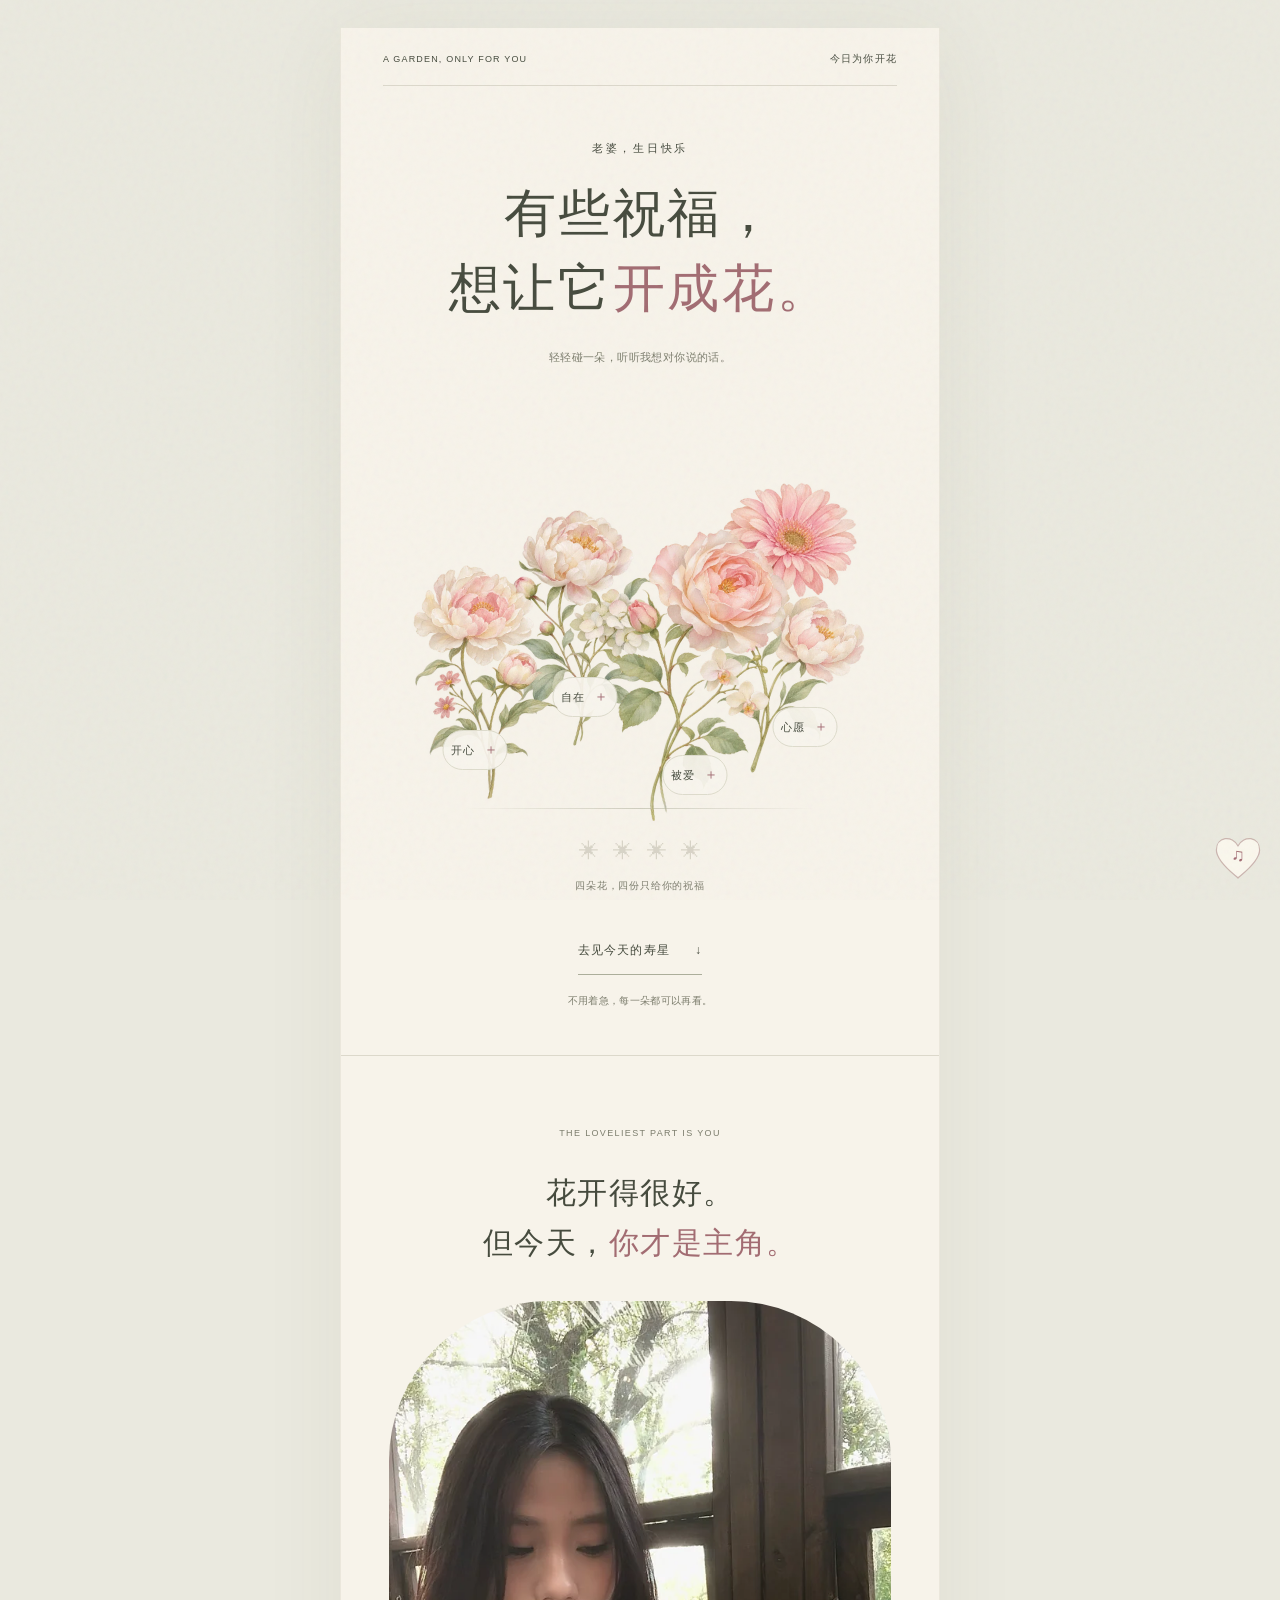
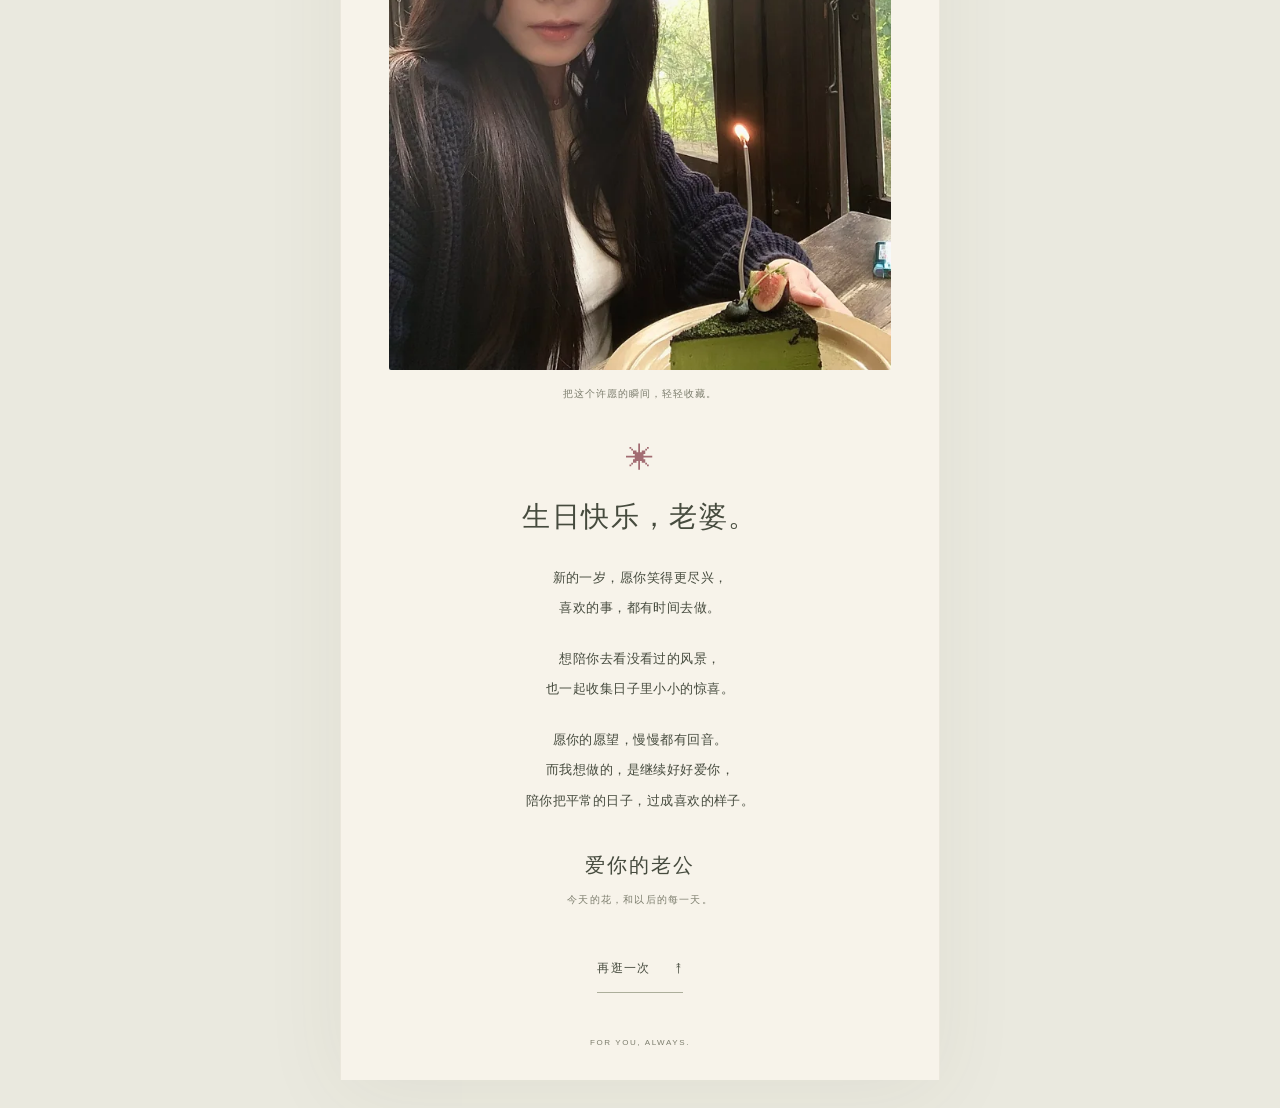
==== commit b36fcdaf: "Use a soft heart outline for both music controls" ====
--- a/garden/index.html
+++ b/garden/index.html
@@ -1 +1 @@
-<!doctype html><html lang="zh-CN"><head><meta charset="utf-8"><meta name="viewport" content="width=device-width, initial-scale=1, viewport-fit=cover"><meta name="robots" content="noindex,nofollow,noarchive"><meta name="theme-color" content="#f7f3ea"><meta name="description" content="一束花，一封信，和只属于你的生日祝福。"><title>生日快乐，老婆 · 花开给你</title><link rel="icon" href="../assets/botanical-1.svg" type="image/svg+xml"><link rel="stylesheet" href="../style.css?v=music-1"><script src="../app.js?v=love-note-2" defer></script><script src="../music.js?v=autoplay-1" defer></script></head><body data-page="garden"><audio id="birthday-music" data-file="tiamo.mp3" autoplay loop preload="none"></audio><button class="music-toggle" data-music-toggle hidden aria-label="播放背景音乐 TIAMO" aria-pressed="false">♫</button><main><section class="garden-cover" id="top"><div class="topline"><span>A GARDEN, ONLY FOR YOU</span><span>今日为你开花</span></div><div class="garden-heading"><span class="eyebrow">老婆，生日快乐</span><h1>有些祝福，<br>想让它<em>开成花。</em></h1><p>轻轻碰一朵，听听我想对你说的话。</p></div><div class="garden-plants" aria-label="四朵藏着祝福的花"><button class="plant plant-1" data-flower="0" aria-label="打开开心的祝福" aria-haspopup="dialog"><img src="../assets/garden-sprig-1.webp" width="480" height="840" alt=""><span>开心<b aria-hidden="true">＋</b></span></button><button class="plant plant-2" data-flower="1" aria-label="打开自在的祝福" aria-haspopup="dialog"><img src="../assets/garden-sprig-2.webp" width="480" height="840" alt=""><span>自在<b aria-hidden="true">＋</b></span></button><button class="plant plant-3" data-flower="2" aria-label="打开被爱的祝福" aria-haspopup="dialog"><img src="../assets/garden-sprig-3.webp" width="480" height="840" alt=""><span>被爱<b aria-hidden="true">＋</b></span></button><button class="plant plant-4" data-flower="3" aria-label="打开心愿的祝福" aria-haspopup="dialog"><img src="../assets/garden-sprig-4.webp" width="480" height="840" alt=""><span>心愿<b aria-hidden="true">＋</b></span></button><div class="garden-soil"></div></div><div class="garden-progress"><div class="progress-flowers" aria-hidden="true"><span>✳</span><span>✳</span><span>✳</span><span>✳</span></div><p id="progress" role="status" aria-live="polite">四朵花，四份只给你的祝福</p></div><a class="garden-next text-button" href="#birthday">去见今天的寿星 <span aria-hidden="true">↓</span></a><p class="small-note garden-hint">不用着急，每一朵都可以再看。</p></section><section class="ending" id="birthday" aria-labelledby="birthday-title"><div class="section-label">THE LOVELIEST PART IS YOU</div><h2 id="birthday-title">花开得很好。<br>但今天，<em>你才是主角。</em></h2><figure class="portrait"><img src="../assets/portrait-1080.webp" srcset="../assets/portrait-640.webp 640w, ../assets/portrait-1080.webp 1080w" sizes="(max-width: 600px) 90vw, 480px" width="1080" height="1910" loading="lazy" alt="老婆坐在窗边，面前是点着蜡烛的生日蛋糕"><figcaption>把这个许愿的瞬间，轻轻收藏。</figcaption></figure><div class="birthday-message"><span class="little-flower">✳</span><h2>生日快乐，老婆。</h2><p>新的一岁，愿你笑得更尽兴，<br>喜欢的事，都有时间去做。</p><p>想陪你去看没看过的风景，<br>也一起收集日子里小小的惊喜。</p><p>愿你的愿望，慢慢都有回音。<br>而我想做的，是继续好好爱你，<br>陪你把平常的日子，过成喜欢的样子。</p><div class="signature">爱你的老公<span>今天的花，和以后的每一天。</span></div></div><button class="text-button" data-restart>再逛一次 <span aria-hidden="true">↟</span></button><div class="footer-note">FOR YOU, ALWAYS.</div></section></main><dialog id="flower-dialog" aria-labelledby="note-title"><button class="music-toggle music-toggle-note" data-music-toggle hidden aria-label="播放背景音乐 TIAMO" aria-pressed="false">♫</button><button class="close-note" aria-label="关闭祝福纸笺">×</button><div class="note-photo"><img id="note-image" width="640" height="853" alt=""></div><div class="note-content"><span class="section-label" id="note-number"></span><h2 id="note-title"></h2><p id="note-text"></p><span class="note-sign">送给我最喜欢的你</span><button class="text-button close-note-bottom">把这份祝福收好 <span aria-hidden="true">↗</span></button></div></dialog></body></html>+<!doctype html><html lang="zh-CN"><head><meta charset="utf-8"><meta name="viewport" content="width=device-width, initial-scale=1, viewport-fit=cover"><meta name="robots" content="noindex,nofollow,noarchive"><meta name="theme-color" content="#f7f3ea"><meta name="description" content="一束花，一封信，和只属于你的生日祝福。"><title>生日快乐，老婆 · 花开给你</title><link rel="icon" href="../assets/botanical-1.svg" type="image/svg+xml"><link rel="stylesheet" href="../style.css?v=music-heart-1"><script src="../app.js?v=love-note-2" defer></script><script src="../music.js?v=autoplay-1" defer></script></head><body data-page="garden"><audio id="birthday-music" data-file="tiamo.mp3" autoplay loop preload="none"></audio><button class="music-toggle" data-music-toggle hidden aria-label="播放背景音乐 TIAMO" aria-pressed="false">♫</button><main><section class="garden-cover" id="top"><div class="topline"><span>A GARDEN, ONLY FOR YOU</span><span>今日为你开花</span></div><div class="garden-heading"><span class="eyebrow">老婆，生日快乐</span><h1>有些祝福，<br>想让它<em>开成花。</em></h1><p>轻轻碰一朵，听听我想对你说的话。</p></div><div class="garden-plants" aria-label="四朵藏着祝福的花"><button class="plant plant-1" data-flower="0" aria-label="打开开心的祝福" aria-haspopup="dialog"><img src="../assets/garden-sprig-1.webp" width="480" height="840" alt=""><span>开心<b aria-hidden="true">＋</b></span></button><button class="plant plant-2" data-flower="1" aria-label="打开自在的祝福" aria-haspopup="dialog"><img src="../assets/garden-sprig-2.webp" width="480" height="840" alt=""><span>自在<b aria-hidden="true">＋</b></span></button><button class="plant plant-3" data-flower="2" aria-label="打开被爱的祝福" aria-haspopup="dialog"><img src="../assets/garden-sprig-3.webp" width="480" height="840" alt=""><span>被爱<b aria-hidden="true">＋</b></span></button><button class="plant plant-4" data-flower="3" aria-label="打开心愿的祝福" aria-haspopup="dialog"><img src="../assets/garden-sprig-4.webp" width="480" height="840" alt=""><span>心愿<b aria-hidden="true">＋</b></span></button><div class="garden-soil"></div></div><div class="garden-progress"><div class="progress-flowers" aria-hidden="true"><span>✳</span><span>✳</span><span>✳</span><span>✳</span></div><p id="progress" role="status" aria-live="polite">四朵花，四份只给你的祝福</p></div><a class="garden-next text-button" href="#birthday">去见今天的寿星 <span aria-hidden="true">↓</span></a><p class="small-note garden-hint">不用着急，每一朵都可以再看。</p></section><section class="ending" id="birthday" aria-labelledby="birthday-title"><div class="section-label">THE LOVELIEST PART IS YOU</div><h2 id="birthday-title">花开得很好。<br>但今天，<em>你才是主角。</em></h2><figure class="portrait"><img src="../assets/portrait-1080.webp" srcset="../assets/portrait-640.webp 640w, ../assets/portrait-1080.webp 1080w" sizes="(max-width: 600px) 90vw, 480px" width="1080" height="1910" loading="lazy" alt="老婆坐在窗边，面前是点着蜡烛的生日蛋糕"><figcaption>把这个许愿的瞬间，轻轻收藏。</figcaption></figure><div class="birthday-message"><span class="little-flower">✳</span><h2>生日快乐，老婆。</h2><p>新的一岁，愿你笑得更尽兴，<br>喜欢的事，都有时间去做。</p><p>想陪你去看没看过的风景，<br>也一起收集日子里小小的惊喜。</p><p>愿你的愿望，慢慢都有回音。<br>而我想做的，是继续好好爱你，<br>陪你把平常的日子，过成喜欢的样子。</p><div class="signature">爱你的老公<span>今天的花，和以后的每一天。</span></div></div><button class="text-button" data-restart>再逛一次 <span aria-hidden="true">↟</span></button><div class="footer-note">FOR YOU, ALWAYS.</div></section></main><dialog id="flower-dialog" aria-labelledby="note-title"><button class="music-toggle music-toggle-note" data-music-toggle hidden aria-label="播放背景音乐 TIAMO" aria-pressed="false">♫</button><button class="close-note" aria-label="关闭祝福纸笺">×</button><div class="note-photo"><img id="note-image" width="640" height="853" alt=""></div><div class="note-content"><span class="section-label" id="note-number"></span><h2 id="note-title"></h2><p id="note-text"></p><span class="note-sign">送给我最喜欢的你</span><button class="text-button close-note-bottom">把这份祝福收好 <span aria-hidden="true">↗</span></button></div></dialog></body></html>
--- a/style.css
+++ b/style.css
@@ -12,3 +12,6 @@
 .garden-plants{margin-left:0;margin-right:0}.plant img{width:155%;left:-27.5%}.plant-1 img{left:-16%;transform:rotate(-7deg)}.plant-4 img{left:-45%;transform:rotate(7deg)}@media(min-width:600px){.garden-plants{margin-left:auto;margin-right:auto}}
 
 .music-toggle{position:fixed;right:16px;bottom:calc(18px + env(safe-area-inset-bottom));z-index:15;width:44px;height:44px;border:1px solid #d9c8bf;border-radius:50%;background:#faf7eef2;color:#a26c72;font-size:19px;box-shadow:0 3px 15px #50432b0c}.music-toggle[hidden]{display:none}.music-toggle-note{position:absolute;left:12px;right:auto;top:12px;bottom:auto;z-index:2}.music-toggle:disabled{opacity:.55}
+
+/* A quiet heart outline for the music control. */
+.music-toggle{width:52px;height:48px;display:grid;place-items:center;padding:0 0 5px;border:0;border-radius:0;background:transparent;box-shadow:none;isolation:isolate;font-size:18px}.music-toggle::before{content:'';position:absolute;inset:0;z-index:-1;background:center/100% 100% no-repeat url("data:image/svg+xml,%3Csvg xmlns='http://www.w3.org/2000/svg' viewBox='0 0 64 60'%3E%3Cpath d='M32 55C28 51 5 35 5 20C5 3 25 1 32 15C39 1 59 3 59 20C59 35 36 51 32 55Z' fill='%23faf7ee' fill-opacity='.97' stroke='%23cbb5af' stroke-width='1.5' stroke-linejoin='round'/%3E%3C/svg%3E")}.music-toggle[hidden]{display:none}
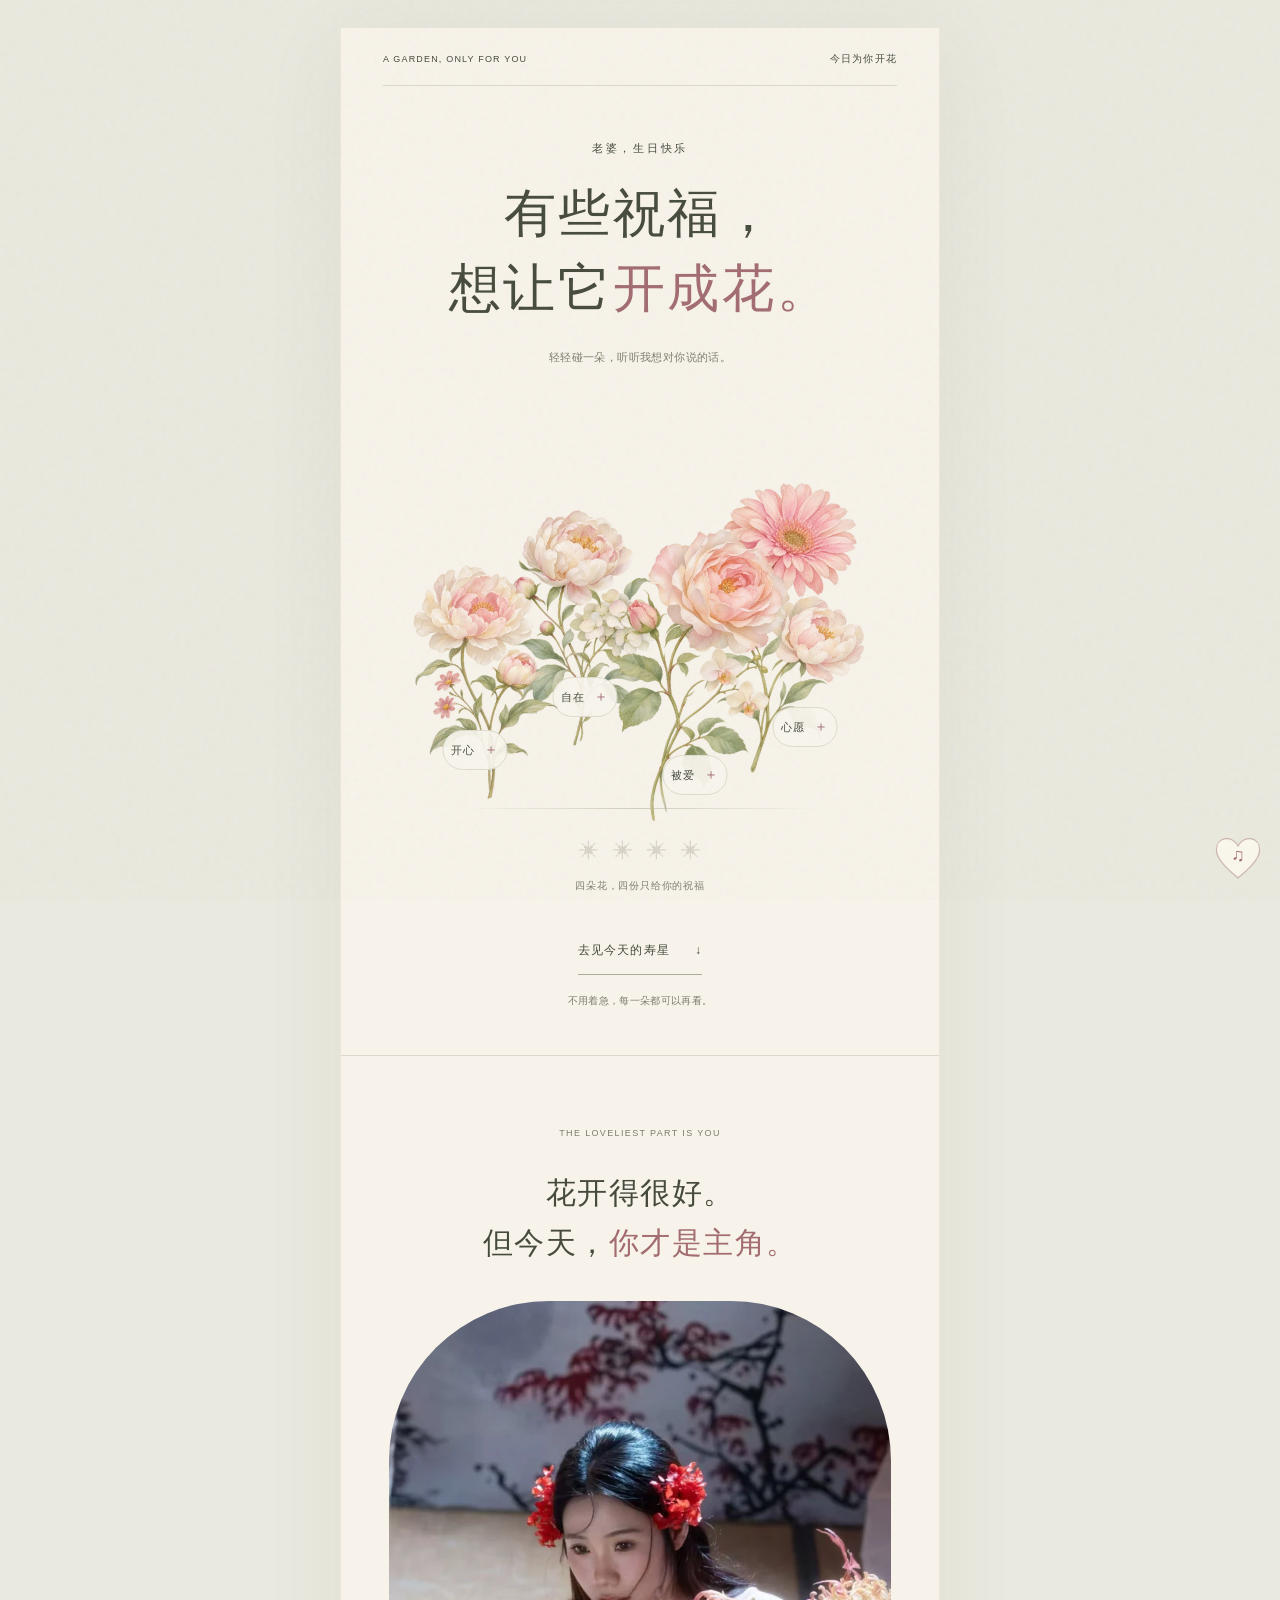
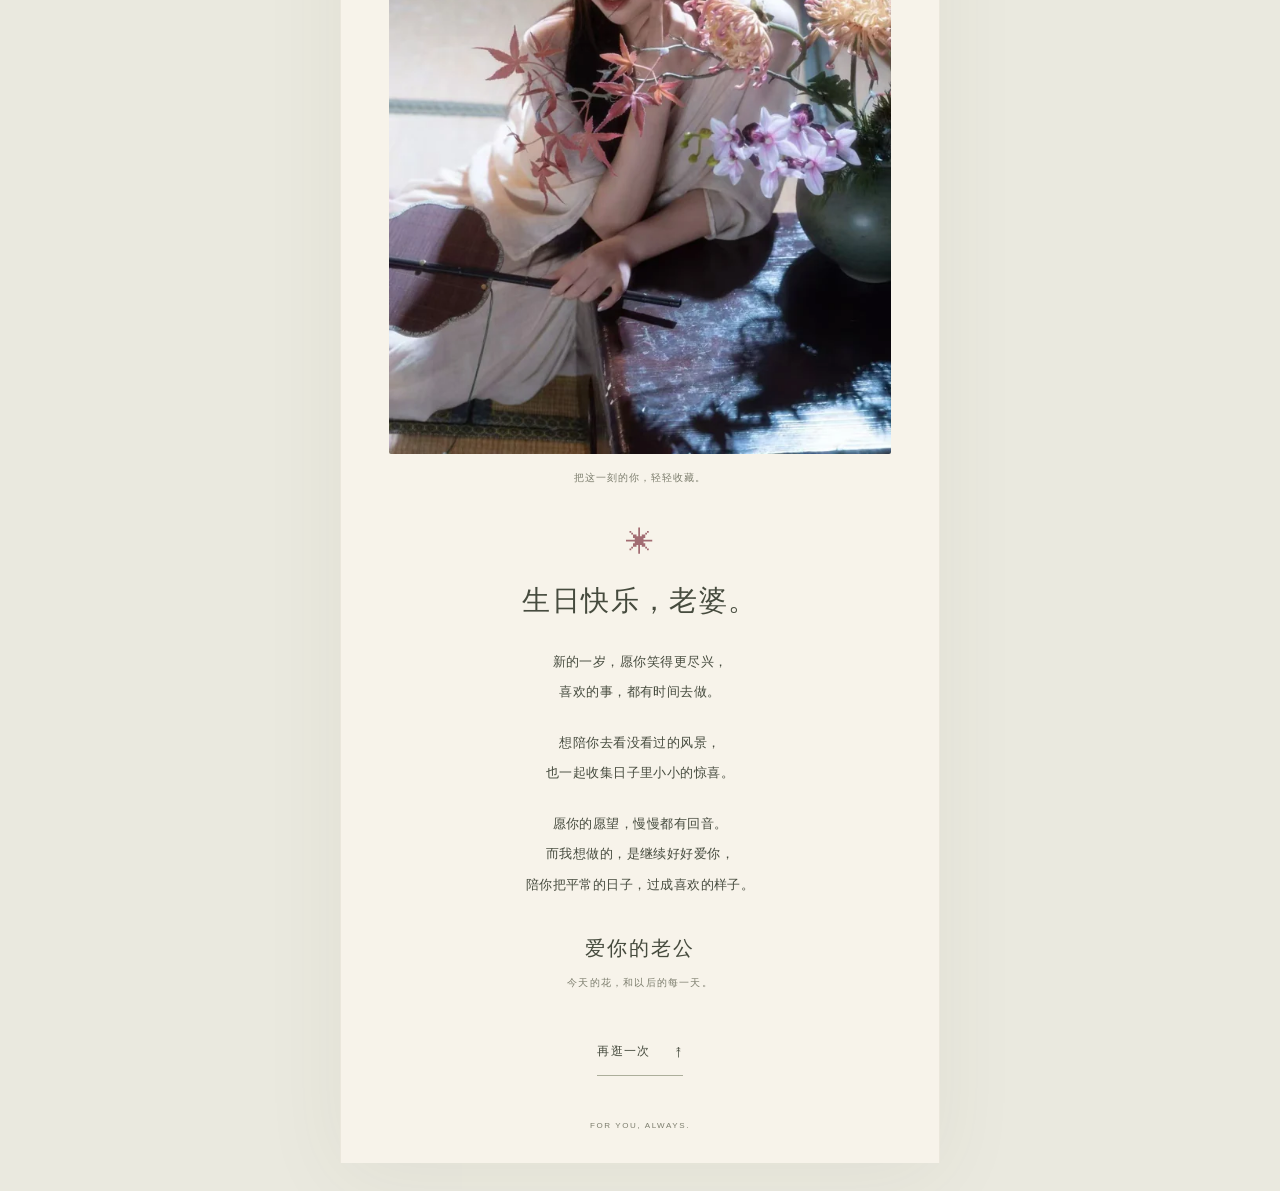
==== commit f8ebe0c7: "Replace the birthday portrait with the supplied floral portrait" ====
--- a/garden/index.html
+++ b/garden/index.html
@@ -1 +1 @@
-<!doctype html><html lang="zh-CN"><head><meta charset="utf-8"><meta name="viewport" content="width=device-width, initial-scale=1, viewport-fit=cover"><meta name="robots" content="noindex,nofollow,noarchive"><meta name="theme-color" content="#f7f3ea"><meta name="description" content="一束花，一封信，和只属于你的生日祝福。"><title>生日快乐，老婆 · 花开给你</title><link rel="icon" href="../assets/botanical-1.svg" type="image/svg+xml"><link rel="stylesheet" href="../style.css?v=music-heart-1"><script src="../app.js?v=love-note-2" defer></script><script src="../music.js?v=autoplay-1" defer></script></head><body data-page="garden"><audio id="birthday-music" data-file="tiamo.mp3" autoplay loop preload="none"></audio><button class="music-toggle" data-music-toggle hidden aria-label="播放背景音乐 TIAMO" aria-pressed="false">♫</button><main><section class="garden-cover" id="top"><div class="topline"><span>A GARDEN, ONLY FOR YOU</span><span>今日为你开花</span></div><div class="garden-heading"><span class="eyebrow">老婆，生日快乐</span><h1>有些祝福，<br>想让它<em>开成花。</em></h1><p>轻轻碰一朵，听听我想对你说的话。</p></div><div class="garden-plants" aria-label="四朵藏着祝福的花"><button class="plant plant-1" data-flower="0" aria-label="打开开心的祝福" aria-haspopup="dialog"><img src="../assets/garden-sprig-1.webp" width="480" height="840" alt=""><span>开心<b aria-hidden="true">＋</b></span></button><button class="plant plant-2" data-flower="1" aria-label="打开自在的祝福" aria-haspopup="dialog"><img src="../assets/garden-sprig-2.webp" width="480" height="840" alt=""><span>自在<b aria-hidden="true">＋</b></span></button><button class="plant plant-3" data-flower="2" aria-label="打开被爱的祝福" aria-haspopup="dialog"><img src="../assets/garden-sprig-3.webp" width="480" height="840" alt=""><span>被爱<b aria-hidden="true">＋</b></span></button><button class="plant plant-4" data-flower="3" aria-label="打开心愿的祝福" aria-haspopup="dialog"><img src="../assets/garden-sprig-4.webp" width="480" height="840" alt=""><span>心愿<b aria-hidden="true">＋</b></span></button><div class="garden-soil"></div></div><div class="garden-progress"><div class="progress-flowers" aria-hidden="true"><span>✳</span><span>✳</span><span>✳</span><span>✳</span></div><p id="progress" role="status" aria-live="polite">四朵花，四份只给你的祝福</p></div><a class="garden-next text-button" href="#birthday">去见今天的寿星 <span aria-hidden="true">↓</span></a><p class="small-note garden-hint">不用着急，每一朵都可以再看。</p></section><section class="ending" id="birthday" aria-labelledby="birthday-title"><div class="section-label">THE LOVELIEST PART IS YOU</div><h2 id="birthday-title">花开得很好。<br>但今天，<em>你才是主角。</em></h2><figure class="portrait"><img src="../assets/portrait-1080.webp" srcset="../assets/portrait-640.webp 640w, ../assets/portrait-1080.webp 1080w" sizes="(max-width: 600px) 90vw, 480px" width="1080" height="1910" loading="lazy" alt="老婆坐在窗边，面前是点着蜡烛的生日蛋糕"><figcaption>把这个许愿的瞬间，轻轻收藏。</figcaption></figure><div class="birthday-message"><span class="little-flower">✳</span><h2>生日快乐，老婆。</h2><p>新的一岁，愿你笑得更尽兴，<br>喜欢的事，都有时间去做。</p><p>想陪你去看没看过的风景，<br>也一起收集日子里小小的惊喜。</p><p>愿你的愿望，慢慢都有回音。<br>而我想做的，是继续好好爱你，<br>陪你把平常的日子，过成喜欢的样子。</p><div class="signature">爱你的老公<span>今天的花，和以后的每一天。</span></div></div><button class="text-button" data-restart>再逛一次 <span aria-hidden="true">↟</span></button><div class="footer-note">FOR YOU, ALWAYS.</div></section></main><dialog id="flower-dialog" aria-labelledby="note-title"><button class="music-toggle music-toggle-note" data-music-toggle hidden aria-label="播放背景音乐 TIAMO" aria-pressed="false">♫</button><button class="close-note" aria-label="关闭祝福纸笺">×</button><div class="note-photo"><img id="note-image" width="640" height="853" alt=""></div><div class="note-content"><span class="section-label" id="note-number"></span><h2 id="note-title"></h2><p id="note-text"></p><span class="note-sign">送给我最喜欢的你</span><button class="text-button close-note-bottom">把这份祝福收好 <span aria-hidden="true">↗</span></button></div></dialog></body></html>+<!doctype html><html lang="zh-CN"><head><meta charset="utf-8"><meta name="viewport" content="width=device-width, initial-scale=1, viewport-fit=cover"><meta name="robots" content="noindex,nofollow,noarchive"><meta name="theme-color" content="#f7f3ea"><meta name="description" content="一束花，一封信，和只属于你的生日祝福。"><title>生日快乐，老婆 · 花开给你</title><link rel="icon" href="../assets/botanical-1.svg" type="image/svg+xml"><link rel="stylesheet" href="../style.css?v=music-heart-2"><script src="../app.js?v=love-note-2" defer></script><script src="../music.js?v=autoplay-1" defer></script></head><body data-page="garden"><audio id="birthday-music" data-file="tiamo.mp3" autoplay loop preload="none"></audio><button class="music-toggle" data-music-toggle hidden aria-label="播放背景音乐 TIAMO" aria-pressed="false">♫</button><main><section class="garden-cover" id="top"><div class="topline"><span>A GARDEN, ONLY FOR YOU</span><span>今日为你开花</span></div><div class="garden-heading"><span class="eyebrow">老婆，生日快乐</span><h1>有些祝福，<br>想让它<em>开成花。</em></h1><p>轻轻碰一朵，听听我想对你说的话。</p></div><div class="garden-plants" aria-label="四朵藏着祝福的花"><button class="plant plant-1" data-flower="0" aria-label="打开开心的祝福" aria-haspopup="dialog"><img src="../assets/garden-sprig-1.webp" width="480" height="840" alt=""><span>开心<b aria-hidden="true">＋</b></span></button><button class="plant plant-2" data-flower="1" aria-label="打开自在的祝福" aria-haspopup="dialog"><img src="../assets/garden-sprig-2.webp" width="480" height="840" alt=""><span>自在<b aria-hidden="true">＋</b></span></button><button class="plant plant-3" data-flower="2" aria-label="打开被爱的祝福" aria-haspopup="dialog"><img src="../assets/garden-sprig-3.webp" width="480" height="840" alt=""><span>被爱<b aria-hidden="true">＋</b></span></button><button class="plant plant-4" data-flower="3" aria-label="打开心愿的祝福" aria-haspopup="dialog"><img src="../assets/garden-sprig-4.webp" width="480" height="840" alt=""><span>心愿<b aria-hidden="true">＋</b></span></button><div class="garden-soil"></div></div><div class="garden-progress"><div class="progress-flowers" aria-hidden="true"><span>✳</span><span>✳</span><span>✳</span><span>✳</span></div><p id="progress" role="status" aria-live="polite">四朵花，四份只给你的祝福</p></div><a class="garden-next text-button" href="#birthday">去见今天的寿星 <span aria-hidden="true">↓</span></a><p class="small-note garden-hint">不用着急，每一朵都可以再看。</p></section><section class="ending" id="birthday" aria-labelledby="birthday-title"><div class="section-label">THE LOVELIEST PART IS YOU</div><h2 id="birthday-title">花开得很好。<br>但今天，<em>你才是主角。</em></h2><figure class="portrait"><img src="../assets/portrait-floral-1080.webp" srcset="../assets/portrait-floral-640.webp 640w, ../assets/portrait-floral-1080.webp 1080w" sizes="(max-width: 600px) 90vw, 480px" width="1080" height="1620" loading="lazy" alt="花与光影中的老婆"><figcaption>把这一刻的你，轻轻收藏。</figcaption></figure><div class="birthday-message"><span class="little-flower">✳</span><h2>生日快乐，老婆。</h2><p>新的一岁，愿你笑得更尽兴，<br>喜欢的事，都有时间去做。</p><p>想陪你去看没看过的风景，<br>也一起收集日子里小小的惊喜。</p><p>愿你的愿望，慢慢都有回音。<br>而我想做的，是继续好好爱你，<br>陪你把平常的日子，过成喜欢的样子。</p><div class="signature">爱你的老公<span>今天的花，和以后的每一天。</span></div></div><button class="text-button" data-restart>再逛一次 <span aria-hidden="true">↟</span></button><div class="footer-note">FOR YOU, ALWAYS.</div></section></main><dialog id="flower-dialog" aria-labelledby="note-title"><button class="close-note" aria-label="关闭祝福纸笺">×</button><div class="note-photo"><img id="note-image" width="640" height="853" alt=""></div><div class="note-content"><span class="section-label" id="note-number"></span><h2 id="note-title"></h2><p id="note-text"></p><span class="note-sign">送给我最喜欢的你</span><button class="text-button close-note-bottom">把这份祝福收好 <span aria-hidden="true">↗</span></button></div></dialog></body></html>
--- a/style.css
+++ b/style.css
@@ -11,7 +11,7 @@
 /* Give detailed watercolor heads room inside the phone edges. */
 .garden-plants{margin-left:0;margin-right:0}.plant img{width:155%;left:-27.5%}.plant-1 img{left:-16%;transform:rotate(-7deg)}.plant-4 img{left:-45%;transform:rotate(7deg)}@media(min-width:600px){.garden-plants{margin-left:auto;margin-right:auto}}
 
-.music-toggle{position:fixed;right:16px;bottom:calc(18px + env(safe-area-inset-bottom));z-index:15;width:44px;height:44px;border:1px solid #d9c8bf;border-radius:50%;background:#faf7eef2;color:#a26c72;font-size:19px;box-shadow:0 3px 15px #50432b0c}.music-toggle[hidden]{display:none}.music-toggle-note{position:absolute;left:12px;right:auto;top:12px;bottom:auto;z-index:2}.music-toggle:disabled{opacity:.55}
+.music-toggle{position:fixed;right:16px;bottom:calc(18px + env(safe-area-inset-bottom));z-index:15;width:44px;height:44px;border:1px solid #d9c8bf;border-radius:50%;background:#faf7eef2;color:#a26c72;font-size:19px;box-shadow:0 3px 15px #50432b0c}.music-toggle[hidden]{display:none}.music-toggle:disabled{opacity:.55}
 
 /* A quiet heart outline for the music control. */
 .music-toggle{width:52px;height:48px;display:grid;place-items:center;padding:0 0 5px;border:0;border-radius:0;background:transparent;box-shadow:none;isolation:isolate;font-size:18px}.music-toggle::before{content:'';position:absolute;inset:0;z-index:-1;background:center/100% 100% no-repeat url("data:image/svg+xml,%3Csvg xmlns='http://www.w3.org/2000/svg' viewBox='0 0 64 60'%3E%3Cpath d='M32 55C28 51 5 35 5 20C5 3 25 1 32 15C39 1 59 3 59 20C59 35 36 51 32 55Z' fill='%23faf7ee' fill-opacity='.97' stroke='%23cbb5af' stroke-width='1.5' stroke-linejoin='round'/%3E%3C/svg%3E")}.music-toggle[hidden]{display:none}
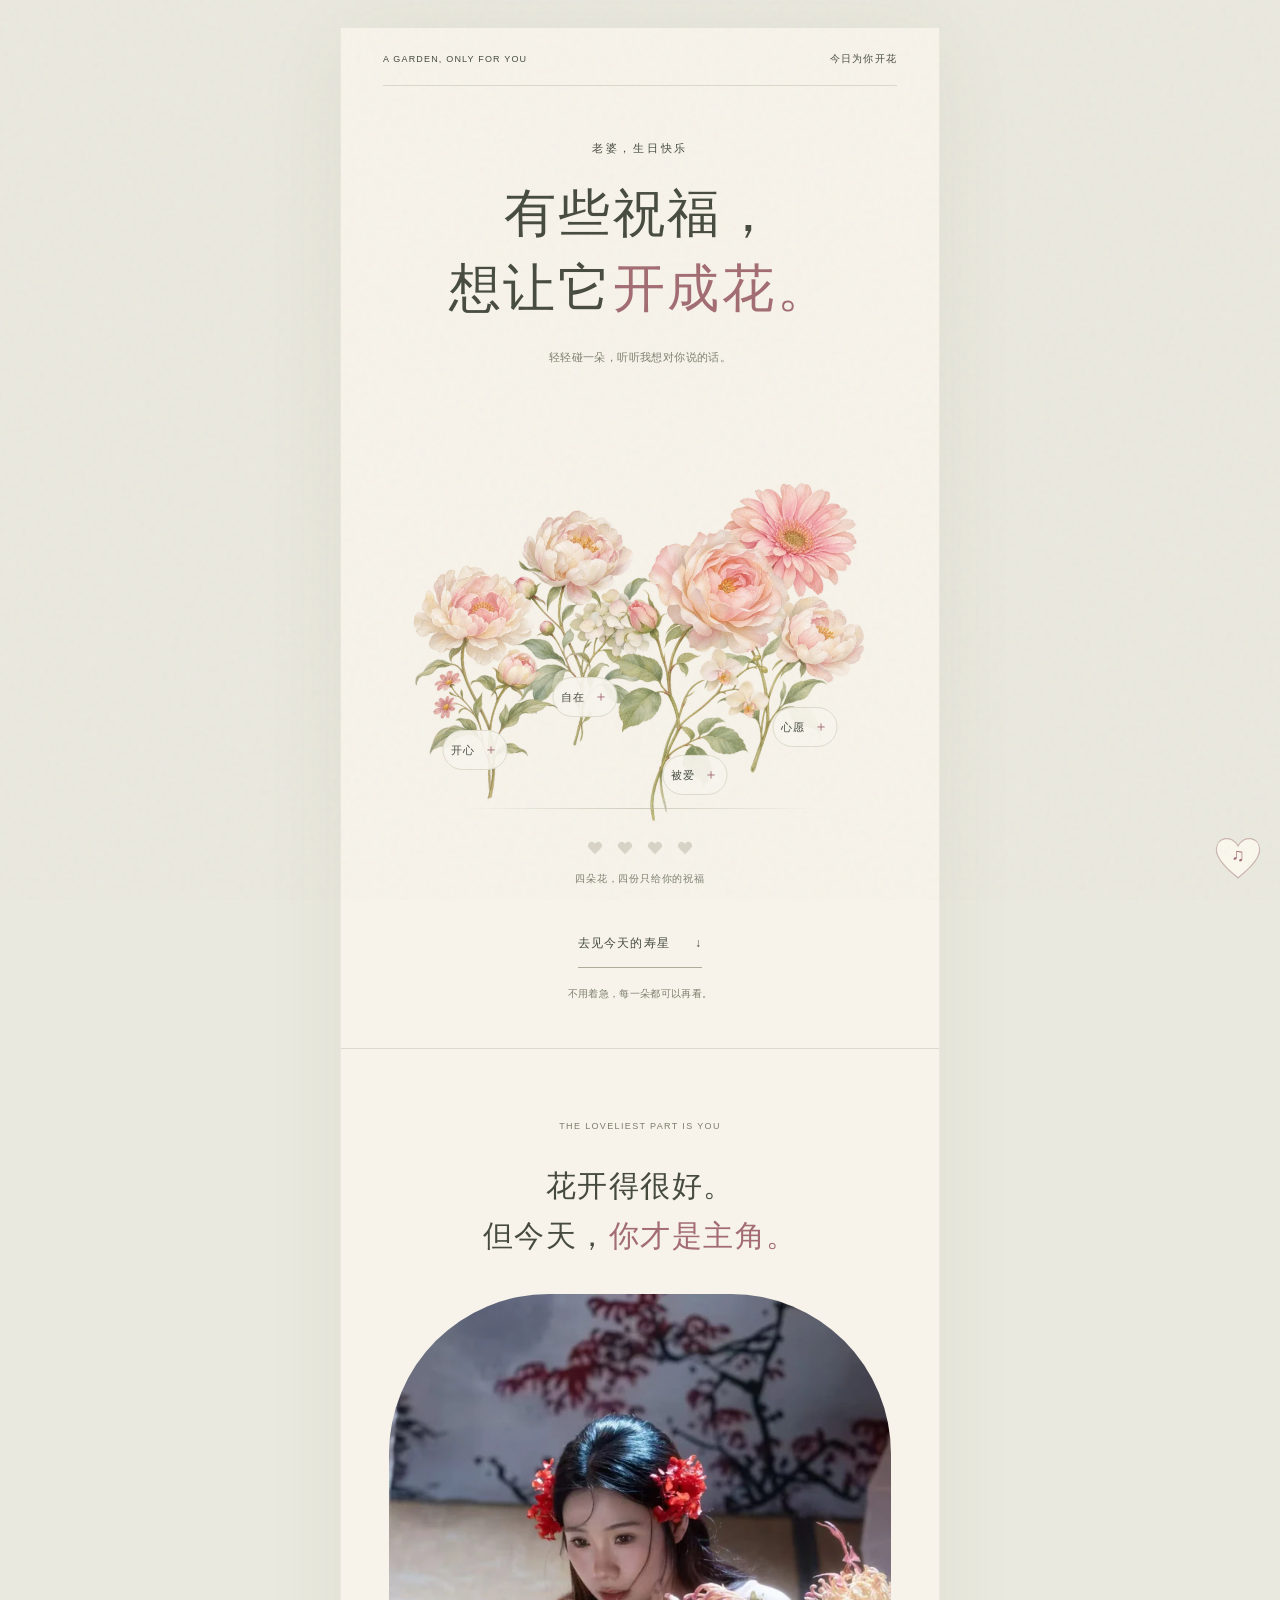
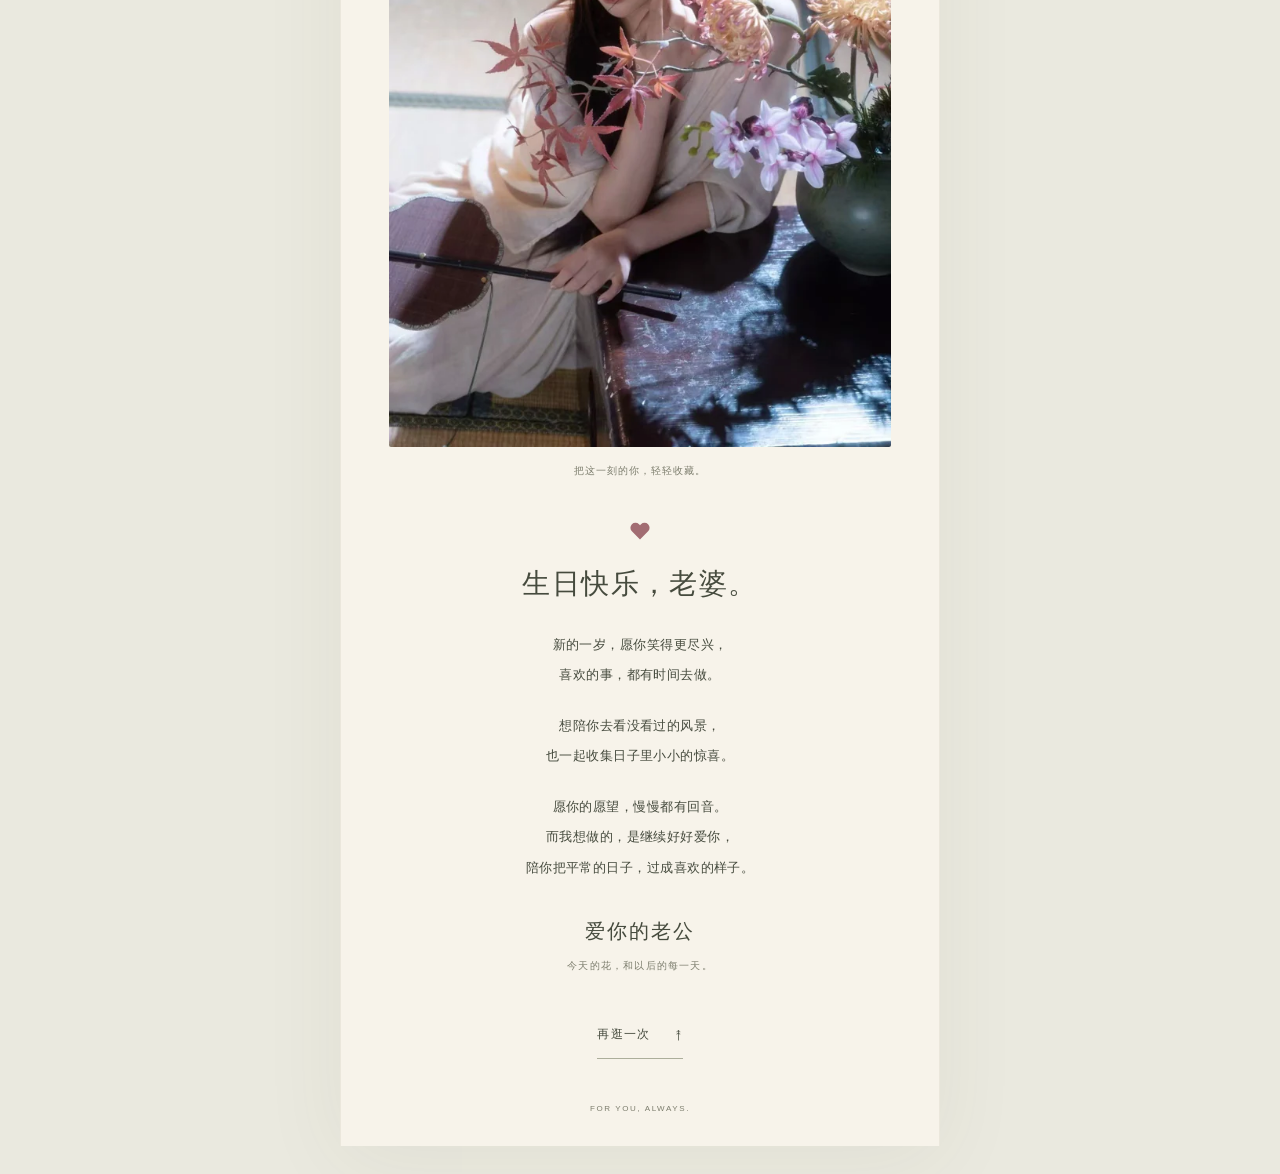
==== commit f2fd5127: "Use SVG hearts and a smaller modal close icon" ====
--- a/garden/index.html
+++ b/garden/index.html
@@ -1 +1 @@
-<!doctype html><html lang="zh-CN"><head><meta charset="utf-8"><meta name="viewport" content="width=device-width, initial-scale=1, viewport-fit=cover"><meta name="robots" content="noindex,nofollow,noarchive"><meta name="theme-color" content="#f7f3ea"><meta name="description" content="一束花，一封信，和只属于你的生日祝福。"><title>生日快乐，老婆 · 花开给你</title><link rel="icon" href="../assets/botanical-1.svg" type="image/svg+xml"><link rel="stylesheet" href="../style.css?v=music-heart-2"><script src="../app.js?v=love-note-2" defer></script><script src="../music.js?v=autoplay-1" defer></script></head><body data-page="garden"><audio id="birthday-music" data-file="tiamo.mp3" autoplay loop preload="none"></audio><button class="music-toggle" data-music-toggle hidden aria-label="播放背景音乐 TIAMO" aria-pressed="false">♫</button><main><section class="garden-cover" id="top"><div class="topline"><span>A GARDEN, ONLY FOR YOU</span><span>今日为你开花</span></div><div class="garden-heading"><span class="eyebrow">老婆，生日快乐</span><h1>有些祝福，<br>想让它<em>开成花。</em></h1><p>轻轻碰一朵，听听我想对你说的话。</p></div><div class="garden-plants" aria-label="四朵藏着祝福的花"><button class="plant plant-1" data-flower="0" aria-label="打开开心的祝福" aria-haspopup="dialog"><img src="../assets/garden-sprig-1.webp" width="480" height="840" alt=""><span>开心<b aria-hidden="true">＋</b></span></button><button class="plant plant-2" data-flower="1" aria-label="打开自在的祝福" aria-haspopup="dialog"><img src="../assets/garden-sprig-2.webp" width="480" height="840" alt=""><span>自在<b aria-hidden="true">＋</b></span></button><button class="plant plant-3" data-flower="2" aria-label="打开被爱的祝福" aria-haspopup="dialog"><img src="../assets/garden-sprig-3.webp" width="480" height="840" alt=""><span>被爱<b aria-hidden="true">＋</b></span></button><button class="plant plant-4" data-flower="3" aria-label="打开心愿的祝福" aria-haspopup="dialog"><img src="../assets/garden-sprig-4.webp" width="480" height="840" alt=""><span>心愿<b aria-hidden="true">＋</b></span></button><div class="garden-soil"></div></div><div class="garden-progress"><div class="progress-flowers" aria-hidden="true"><span>✳</span><span>✳</span><span>✳</span><span>✳</span></div><p id="progress" role="status" aria-live="polite">四朵花，四份只给你的祝福</p></div><a class="garden-next text-button" href="#birthday">去见今天的寿星 <span aria-hidden="true">↓</span></a><p class="small-note garden-hint">不用着急，每一朵都可以再看。</p></section><section class="ending" id="birthday" aria-labelledby="birthday-title"><div class="section-label">THE LOVELIEST PART IS YOU</div><h2 id="birthday-title">花开得很好。<br>但今天，<em>你才是主角。</em></h2><figure class="portrait"><img src="../assets/portrait-floral-1080.webp" srcset="../assets/portrait-floral-640.webp 640w, ../assets/portrait-floral-1080.webp 1080w" sizes="(max-width: 600px) 90vw, 480px" width="1080" height="1620" loading="lazy" alt="花与光影中的老婆"><figcaption>把这一刻的你，轻轻收藏。</figcaption></figure><div class="birthday-message"><span class="little-flower">✳</span><h2>生日快乐，老婆。</h2><p>新的一岁，愿你笑得更尽兴，<br>喜欢的事，都有时间去做。</p><p>想陪你去看没看过的风景，<br>也一起收集日子里小小的惊喜。</p><p>愿你的愿望，慢慢都有回音。<br>而我想做的，是继续好好爱你，<br>陪你把平常的日子，过成喜欢的样子。</p><div class="signature">爱你的老公<span>今天的花，和以后的每一天。</span></div></div><button class="text-button" data-restart>再逛一次 <span aria-hidden="true">↟</span></button><div class="footer-note">FOR YOU, ALWAYS.</div></section></main><dialog id="flower-dialog" aria-labelledby="note-title"><button class="close-note" aria-label="关闭祝福纸笺">×</button><div class="note-photo"><img id="note-image" width="640" height="853" alt=""></div><div class="note-content"><span class="section-label" id="note-number"></span><h2 id="note-title"></h2><p id="note-text"></p><span class="note-sign">送给我最喜欢的你</span><button class="text-button close-note-bottom">把这份祝福收好 <span aria-hidden="true">↗</span></button></div></dialog></body></html>+<!doctype html><html lang="zh-CN"><head><meta charset="utf-8"><meta name="viewport" content="width=device-width, initial-scale=1, viewport-fit=cover"><meta name="robots" content="noindex,nofollow,noarchive"><meta name="theme-color" content="#f7f3ea"><meta name="description" content="一束花，一封信，和只属于你的生日祝福。"><title>生日快乐，老婆 · 花开给你</title><link rel="icon" href="../assets/botanical-1.svg" type="image/svg+xml"><link rel="stylesheet" href="../style.css?v=small-hearts-1"><script src="../app.js?v=love-note-2" defer></script><script src="../music.js?v=autoplay-1" defer></script></head><body data-page="garden"><audio id="birthday-music" data-file="tiamo.mp3" autoplay loop preload="none"></audio><button class="music-toggle" data-music-toggle hidden aria-label="播放背景音乐 TIAMO" aria-pressed="false">♫</button><main><section class="garden-cover" id="top"><div class="topline"><span>A GARDEN, ONLY FOR YOU</span><span>今日为你开花</span></div><div class="garden-heading"><span class="eyebrow">老婆，生日快乐</span><h1>有些祝福，<br>想让它<em>开成花。</em></h1><p>轻轻碰一朵，听听我想对你说的话。</p></div><div class="garden-plants" aria-label="四朵藏着祝福的花"><button class="plant plant-1" data-flower="0" aria-label="打开开心的祝福" aria-haspopup="dialog"><img src="../assets/garden-sprig-1.webp" width="480" height="840" alt=""><span>开心<b aria-hidden="true">＋</b></span></button><button class="plant plant-2" data-flower="1" aria-label="打开自在的祝福" aria-haspopup="dialog"><img src="../assets/garden-sprig-2.webp" width="480" height="840" alt=""><span>自在<b aria-hidden="true">＋</b></span></button><button class="plant plant-3" data-flower="2" aria-label="打开被爱的祝福" aria-haspopup="dialog"><img src="../assets/garden-sprig-3.webp" width="480" height="840" alt=""><span>被爱<b aria-hidden="true">＋</b></span></button><button class="plant plant-4" data-flower="3" aria-label="打开心愿的祝福" aria-haspopup="dialog"><img src="../assets/garden-sprig-4.webp" width="480" height="840" alt=""><span>心愿<b aria-hidden="true">＋</b></span></button><div class="garden-soil"></div></div><div class="garden-progress"><div class="progress-flowers" aria-hidden="true"><span><svg class="heart-icon" viewBox="0 0 24 24" aria-hidden="true" focusable="false"><path d="M20.84 4.61a5.5 5.5 0 0 0-7.78 0L12 5.67l-1.06-1.06a5.5 5.5 0 0 0-7.78 7.78l1.06 1.06L12 21.23l7.78-7.78 1.06-1.06a5.5 5.5 0 0 0 0-7.78Z"/></svg></span><span><svg class="heart-icon" viewBox="0 0 24 24" aria-hidden="true" focusable="false"><path d="M20.84 4.61a5.5 5.5 0 0 0-7.78 0L12 5.67l-1.06-1.06a5.5 5.5 0 0 0-7.78 7.78l1.06 1.06L12 21.23l7.78-7.78 1.06-1.06a5.5 5.5 0 0 0 0-7.78Z"/></svg></span><span><svg class="heart-icon" viewBox="0 0 24 24" aria-hidden="true" focusable="false"><path d="M20.84 4.61a5.5 5.5 0 0 0-7.78 0L12 5.67l-1.06-1.06a5.5 5.5 0 0 0-7.78 7.78l1.06 1.06L12 21.23l7.78-7.78 1.06-1.06a5.5 5.5 0 0 0 0-7.78Z"/></svg></span><span><svg class="heart-icon" viewBox="0 0 24 24" aria-hidden="true" focusable="false"><path d="M20.84 4.61a5.5 5.5 0 0 0-7.78 0L12 5.67l-1.06-1.06a5.5 5.5 0 0 0-7.78 7.78l1.06 1.06L12 21.23l7.78-7.78 1.06-1.06a5.5 5.5 0 0 0 0-7.78Z"/></svg></span></div><p id="progress" role="status" aria-live="polite">四朵花，四份只给你的祝福</p></div><a class="garden-next text-button" href="#birthday">去见今天的寿星 <span aria-hidden="true">↓</span></a><p class="small-note garden-hint">不用着急，每一朵都可以再看。</p></section><section class="ending" id="birthday" aria-labelledby="birthday-title"><div class="section-label">THE LOVELIEST PART IS YOU</div><h2 id="birthday-title">花开得很好。<br>但今天，<em>你才是主角。</em></h2><figure class="portrait"><img src="../assets/portrait-floral-1080.webp" srcset="../assets/portrait-floral-640.webp 640w, ../assets/portrait-floral-1080.webp 1080w" sizes="(max-width: 600px) 90vw, 480px" width="1080" height="1620" loading="lazy" alt="花与光影中的老婆"><figcaption>把这一刻的你，轻轻收藏。</figcaption></figure><div class="birthday-message"><span class="little-flower" aria-hidden="true"><svg class="heart-icon" viewBox="0 0 24 24" aria-hidden="true" focusable="false"><path d="M20.84 4.61a5.5 5.5 0 0 0-7.78 0L12 5.67l-1.06-1.06a5.5 5.5 0 0 0-7.78 7.78l1.06 1.06L12 21.23l7.78-7.78 1.06-1.06a5.5 5.5 0 0 0 0-7.78Z"/></svg></span><h2>生日快乐，老婆。</h2><p>新的一岁，愿你笑得更尽兴，<br>喜欢的事，都有时间去做。</p><p>想陪你去看没看过的风景，<br>也一起收集日子里小小的惊喜。</p><p>愿你的愿望，慢慢都有回音。<br>而我想做的，是继续好好爱你，<br>陪你把平常的日子，过成喜欢的样子。</p><div class="signature">爱你的老公<span>今天的花，和以后的每一天。</span></div></div><button class="text-button" data-restart>再逛一次 <span aria-hidden="true">↟</span></button><div class="footer-note">FOR YOU, ALWAYS.</div></section></main><dialog id="flower-dialog" aria-labelledby="note-title"><button class="close-note" aria-label="关闭祝福纸笺"><svg viewBox="0 0 20 20" aria-hidden="true" focusable="false"><path d="m5 5 10 10M15 5 5 15"/></svg></button><div class="note-photo"><img id="note-image" width="640" height="853" alt=""></div><div class="note-content"><span class="section-label" id="note-number"></span><h2 id="note-title"></h2><p id="note-text"></p><span class="note-sign">送给我最喜欢的你</span><button class="text-button close-note-bottom">把这份祝福收好 <span aria-hidden="true">↗</span></button></div></dialog></body></html>
--- a/style.css
+++ b/style.css
@@ -15,3 +15,6 @@
 
 /* A quiet heart outline for the music control. */
 .music-toggle{width:52px;height:48px;display:grid;place-items:center;padding:0 0 5px;border:0;border-radius:0;background:transparent;box-shadow:none;isolation:isolate;font-size:18px}.music-toggle::before{content:'';position:absolute;inset:0;z-index:-1;background:center/100% 100% no-repeat url("data:image/svg+xml,%3Csvg xmlns='http://www.w3.org/2000/svg' viewBox='0 0 64 60'%3E%3Cpath d='M32 55C28 51 5 35 5 20C5 3 25 1 32 15C39 1 59 3 59 20C59 35 36 51 32 55Z' fill='%23faf7ee' fill-opacity='.97' stroke='%23cbb5af' stroke-width='1.5' stroke-linejoin='round'/%3E%3C/svg%3E")}.music-toggle[hidden]{display:none}
+
+/* Draw decorative hearts and the close icon without depending on font glyphs. */
+.heart-icon{display:block;width:16px;height:16px;fill:currentColor;flex:none}.progress-flowers span{display:inline-flex;align-items:center;justify-content:center}.little-flower .heart-icon{width:22px;height:22px;margin:0 auto}.close-note{display:grid;place-items:center;isolation:isolate;background:transparent;font-size:0}.close-note::before{content:'';position:absolute;inset:7px;border-radius:50%;background:#faf7eef0;z-index:-1}.close-note svg{width:18px;height:18px;stroke:currentColor;stroke-width:1.3;stroke-linecap:round;fill:none}
